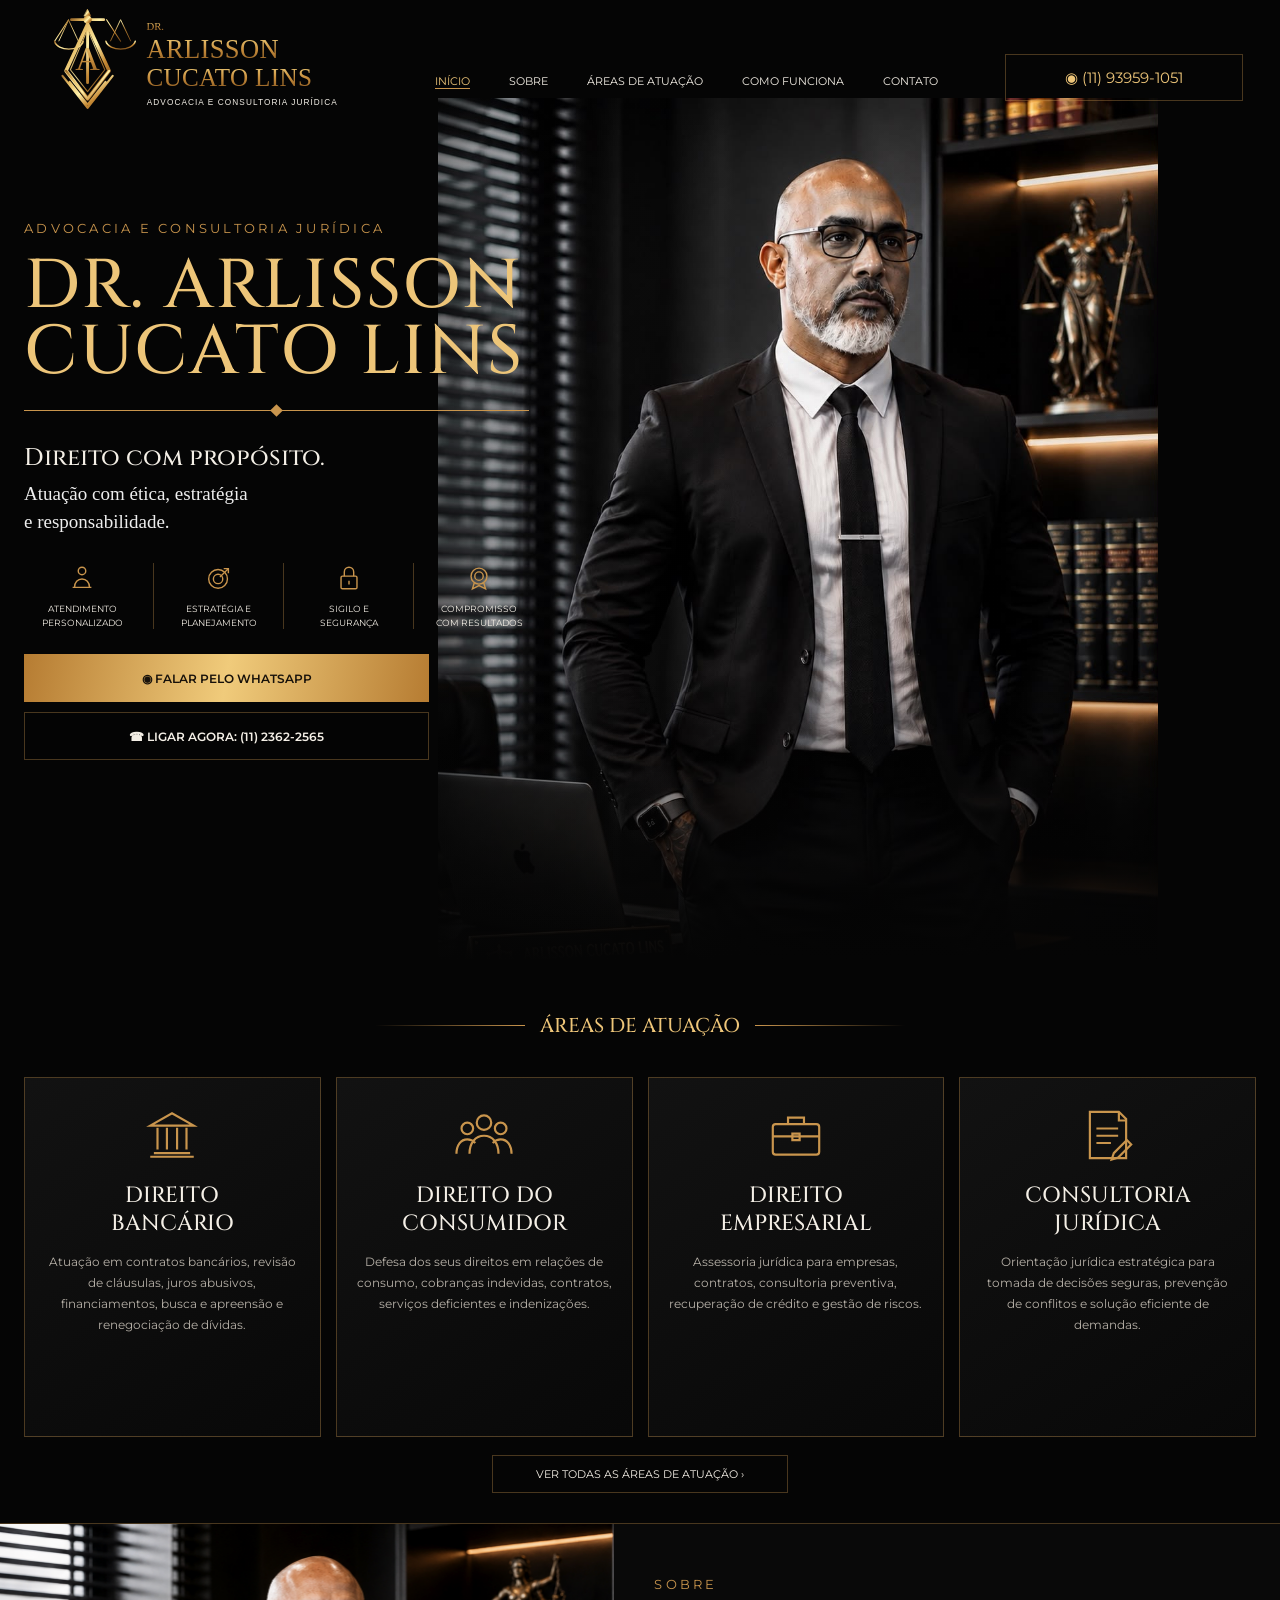
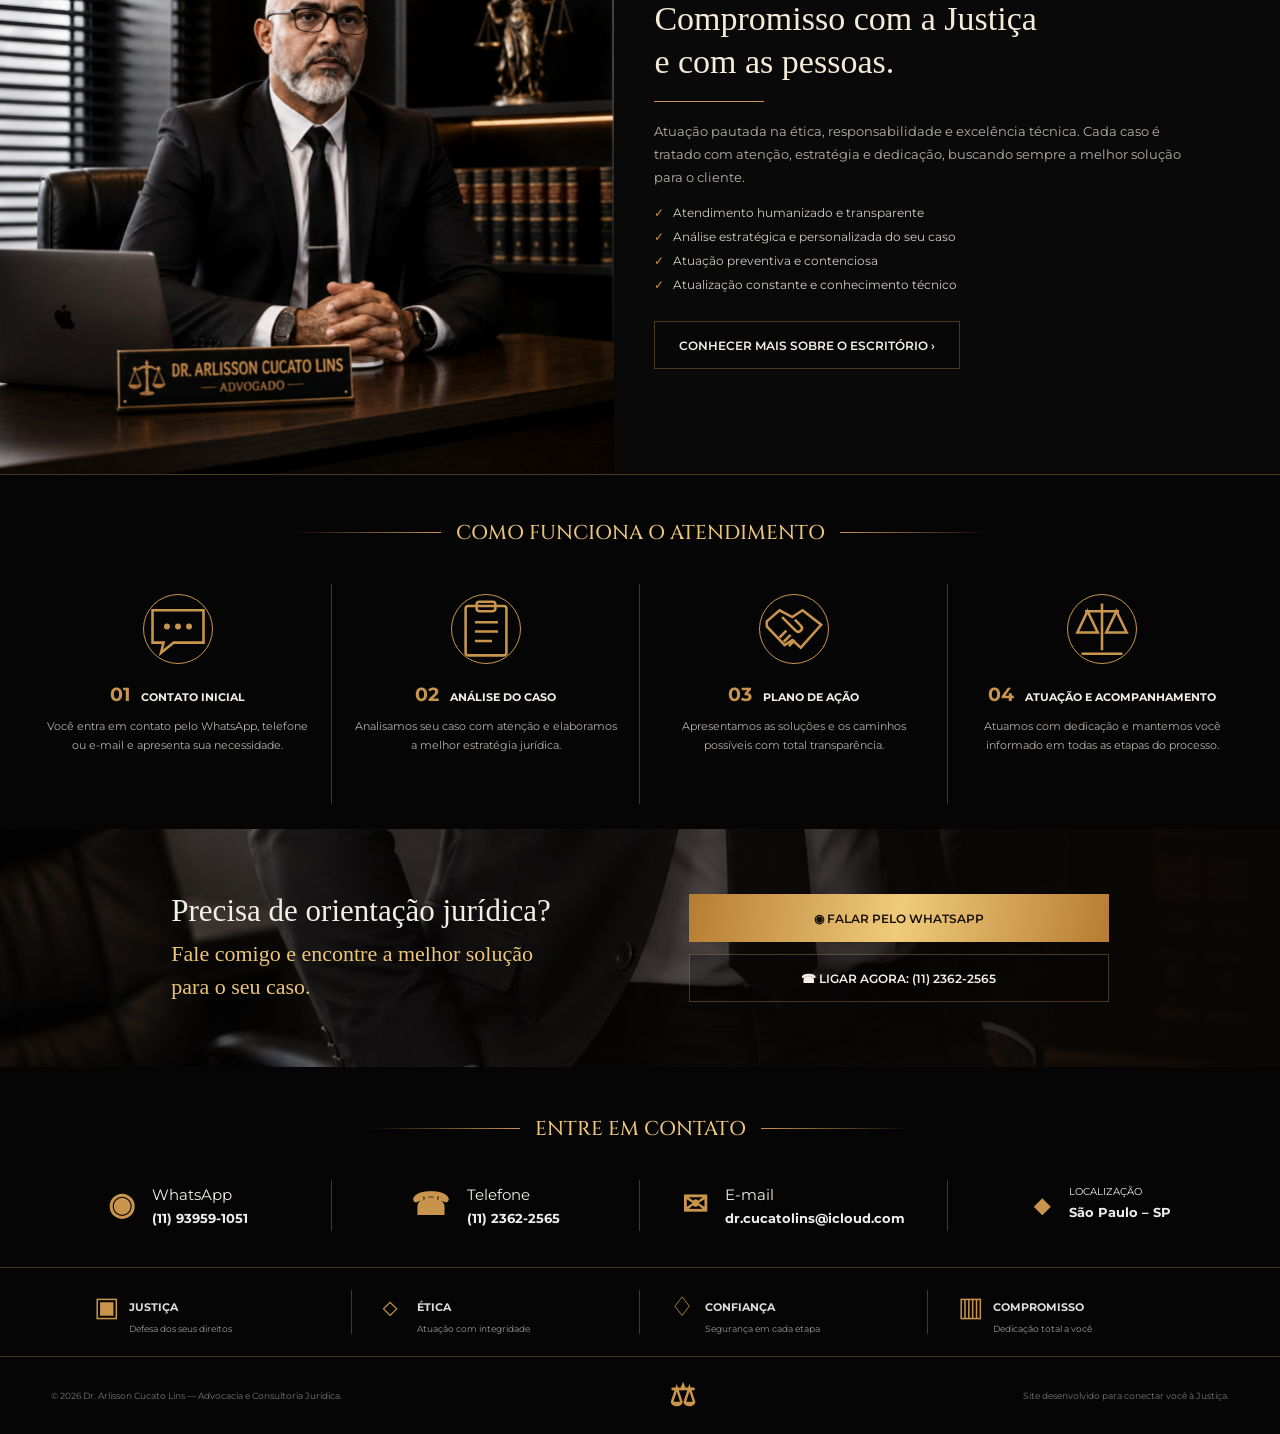
==== index.html @ 300ee77e "Add files via upload" ====
<!DOCTYPE html>
<html lang="pt-BR">
<head>
  <meta charset="utf-8">
  <meta name="viewport" content="width=device-width,initial-scale=1">
  <meta name="description" content="Dr. Arlisson Cucato Lins — advocacia e consultoria jurídica com atuação estratégica e atendimento personalizado.">
  <title>Dr. Arlisson Cucato Lins | Advocacia</title>
  <link rel="icon" href="assets/favicon.svg" type="image/svg+xml">
  <link rel="preconnect" href="https://fonts.googleapis.com">
  <link rel="preconnect" href="https://fonts.gstatic.com" crossorigin>
  <link href="https://fonts.googleapis.com/css2?family=Cinzel:wght@500;600;700&family=Montserrat:wght@400;500;600;700&display=swap" rel="stylesheet">
  <link rel="stylesheet" href="styles.css">
</head>
<body>
  <header class="site-header">
    <a class="brand" href="#inicio" aria-label="Dr. Arlisson Cucato Lins — início"><img src="assets/logo-arlisson-hd.svg" alt="Dr. Arlisson Cucato Lins — Advocacia e Consultoria Jurídica"></a>
    <button class="menu" type="button" aria-expanded="false" aria-label="Abrir menu"><span></span><span></span><span></span></button>
    <nav><a href="#inicio">Início</a><a href="#sobre">Sobre</a><a href="#areas">Áreas de atuação</a><a href="#processo">Como funciona</a><a href="#contato">Contato</a></nav>
    <a class="header-whatsapp whatsapp" href="#">◉ <span>(11) 93959-1051</span></a>
  </header>

  <main>
    <section class="hero" id="inicio">
      <div class="hero-photo"></div><div class="hero-overlay"></div>
      <div class="hero-content">
        <p class="eyebrow">Advocacia e consultoria jurídica</p>
        <h1>Dr. Arlisson<br>Cucato Lins</h1>
        <div class="rule"><i></i></div>
        <h2>Direito com propósito.</h2>
        <p>Atuação com ética, estratégia<br>e responsabilidade.</p>
        <div class="hero-values">
          <span><b class="line-icon icon-person" aria-hidden="true"></b>Atendimento<br>personalizado</span><span><b class="line-icon icon-target" aria-hidden="true"></b>Estratégia e<br>planejamento</span><span><b class="line-icon icon-lock" aria-hidden="true"></b>Sigilo e<br>segurança</span><span><b class="line-icon icon-seal" aria-hidden="true"></b>Compromisso<br>com resultados</span>
        </div>
        <div class="hero-actions"><a class="button gold whatsapp" href="#">◉ Falar pelo WhatsApp</a><a class="button outline" href="tel:+551123622565">☎&nbsp;Ligar&nbsp;agora:&nbsp;<span>(11)&nbsp;2362&#8209;2565</span></a></div>
      </div>
    </section>

    <section class="section areas" id="areas">
      <div class="container"><h2 class="section-title"><span>Áreas de atuação</span></h2>
        <div class="area-grid">
          <article class="reveal"><b class="area-icon icon-bank" aria-hidden="true"></b><h3>Direito<br>Bancário</h3><p>Atuação em contratos bancários, revisão de cláusulas, juros abusivos, financiamentos, busca e apreensão e renegociação de dívidas.</p></article>
          <article class="reveal"><b class="area-icon icon-people" aria-hidden="true"></b><h3>Direito do<br>Consumidor</h3><p>Defesa dos seus direitos em relações de consumo, cobranças indevidas, contratos, serviços deficientes e indenizações.</p></article>
          <article class="reveal"><b class="area-icon icon-briefcase" aria-hidden="true"></b><h3>Direito<br>Empresarial</h3><p>Assessoria jurídica para empresas, contratos, consultoria preventiva, recuperação de crédito e gestão de riscos.</p></article>
          <article class="reveal"><b class="area-icon icon-document" aria-hidden="true"></b><h3>Consultoria<br>Jurídica</h3><p>Orientação jurídica estratégica para tomada de decisões seguras, prevenção de conflitos e solução eficiente de demandas.</p></article>
        </div>
        <a class="section-link" href="#contato">Ver todas as áreas de atuação ›</a>
      </div>
    </section>

    <section class="about" id="sobre">
      <div class="about-photo"><img src="assets/arlisson-sentado-hd.png" alt="Dr. Arlisson Cucato Lins em seu escritório"></div>
      <div class="about-copy reveal"><p class="eyebrow">Sobre</p><h2>Compromisso com a Justiça<br>e com as pessoas.</h2><div class="small-rule"></div>
        <p>Atuação pautada na ética, responsabilidade e excelência técnica. Cada caso é tratado com atenção, estratégia e dedicação, buscando sempre a melhor solução para o cliente.</p>
        <ul><li>Atendimento humanizado e transparente</li><li>Análise estratégica e personalizada do seu caso</li><li>Atuação preventiva e contenciosa</li><li>Atualização constante e conhecimento técnico</li></ul>
        <a class="button outline" href="#contato">Conhecer mais sobre o escritório ›</a>
      </div>
    </section>

    <section class="section process" id="processo"><div class="container"><h2 class="section-title"><span>Como funciona o atendimento</span></h2>
      <div class="steps">
        <article class="reveal"><b class="step-icon icon-chat" aria-hidden="true"></b><h3><em>01</em> Contato inicial</h3><p>Você entra em contato pelo WhatsApp, telefone ou e-mail e apresenta sua necessidade.</p></article>
        <article class="reveal"><b class="step-icon icon-clipboard" aria-hidden="true"></b><h3><em>02</em> Análise do caso</h3><p>Analisamos seu caso com atenção e elaboramos a melhor estratégia jurídica.</p></article>
        <article class="reveal"><b class="step-icon icon-handshake" aria-hidden="true"></b><h3><em>03</em> Plano de ação</h3><p>Apresentamos as soluções e os caminhos possíveis com total transparência.</p></article>
        <article class="reveal"><b class="step-icon icon-scales" aria-hidden="true"></b><h3><em>04</em> Atuação e acompanhamento</h3><p>Atuamos com dedicação e mantemos você informado em todas as etapas do processo.</p></article>
      </div></div>
    </section>

    <section class="cta"><div><h2>Precisa de orientação jurídica?</h2><p>Fale comigo e encontre a melhor solução<br>para o seu caso.</p></div><div><a class="button gold whatsapp" href="#">◉ Falar pelo WhatsApp</a><a class="button outline" href="tel:+551123622565">☎&nbsp;Ligar&nbsp;agora:&nbsp;<span>(11)&nbsp;2362&#8209;2565</span></a></div></section>

    <section class="contact section" id="contato"><div class="container"><h2 class="section-title"><span>Entre em contato</span></h2><div class="contact-grid">
      <a class="whatsapp" href="#"><b>◉</b><span>WhatsApp<strong>(11)&nbsp;93959&#8209;1051</strong></span></a><a href="tel:+551123622565"><b>☎</b><span>Telefone<strong>(11)&nbsp;2362&#8209;2565</strong></span></a><a href="mailto:dr.cucatolins@icloud.com"><b>✉</b><span>E-mail<strong>dr.cucatolins@icloud.com</strong></span></a><span><b>◆</b><span>Localização<strong>São Paulo – SP</strong></span></span>
    </div></div></section>
  </main>

  <footer><div class="footer-values"><span>▣ <b>Justiça</b><small>Defesa dos seus direitos</small></span><span>◇ <b>Ética</b><small>Atuação com integridade</small></span><span>♢ <b>Confiança</b><small>Segurança em cada etapa</small></span><span>▥ <b>Compromisso</b><small>Dedicação total a você</small></span></div><div class="footer-bottom"><span>© <span id="year"></span> Dr. Arlisson Cucato Lins — Advocacia e Consultoria Jurídica.</span><b>⚖</b><span>Site desenvolvido para conectar você à Justiça.</span></div></footer>
  <a class="floating whatsapp" href="#" aria-label="Falar pelo WhatsApp">◉ <strong>WhatsApp</strong></a>
  <script src="script.js"></script>
</body>
</html>
---- styles.css ----
:root{--black:#050505;--panel:#0b0b0b;--gold:#c9954d;--gold2:#edc579;--text:#f4efe6;--muted:#b6b0a7;--line:rgba(201,149,77,.35);--sans:"Montserrat",sans-serif;--serif:"Cinzel",serif}*{box-sizing:border-box}html{scroll-behavior:smooth}body{margin:0;color:var(--text);background:var(--black);font-family:var(--sans);font-size:15px}a{color:inherit;text-decoration:none}img{display:block;width:100%}.container{width:min(1180px,calc(100% - 48px));margin:auto}.site-header{position:absolute;z-index:20;top:0;left:50%;display:flex;width:min(1320px,calc(100% - 56px));height:105px;align-items:center;justify-content:space-between;transform:translateX(-50%)}.brand{display:flex;align-items:center;color:var(--gold2);font-family:var(--serif);font-size:20px;line-height:.96;letter-spacing:.04em}.brand-icon{margin-right:12px;font-size:54px}.brand small{font:500 9px var(--sans)}.brand em{display:block;margin-top:7px;color:#ddd;font:500 7px var(--sans);letter-spacing:.12em}.site-header nav{display:flex;gap:39px;font-size:11px;text-transform:uppercase}.site-header nav a:first-child{color:var(--gold2);border-bottom:1px solid var(--gold)}.header-whatsapp{padding:13px 20px;border:1px solid var(--line);color:var(--gold2)}.menu{display:none}.hero{position:relative;min-height:800px;overflow:hidden;background:#050505}.hero-photo{position:absolute;inset:0;background:url("assets/arlisson-hero.jpg") center 24%/cover no-repeat}.hero-overlay{position:absolute;inset:0;background:linear-gradient(90deg,#050505 0%,rgba(5,5,5,.98) 31%,rgba(5,5,5,.7) 52%,rgba(5,5,5,.12) 75%),linear-gradient(0deg,#050505 0,transparent 30%)}.hero-content{position:relative;z-index:2;width:min(1180px,calc(100% - 48px));margin:auto;padding-top:190px}.eyebrow{margin:0 0 18px;color:var(--gold);font-size:13px;letter-spacing:.25em;text-transform:uppercase}.hero h1{margin:0;color:var(--gold2);font:500 clamp(48px,5vw,76px)/.98 var(--serif);letter-spacing:.025em;text-transform:uppercase}.rule{display:flex;width:440px;align-items:center;gap:10px;margin:25px 0 27px;border-top:1px solid var(--gold)}.rule i{width:9px;height:9px;margin:-5px auto 0;background:var(--gold);transform:rotate(45deg)}.hero h2{margin:0 0 6px;font:500 24px var(--serif)}.hero-content>p:not(.eyebrow){margin:0;color:#eee;font:20px/1.45 Georgia,serif}.hero-values{display:grid;width:500px;grid-template-columns:repeat(4,1fr);margin:28px 0 25px}.hero-values span{padding:0 13px;border-right:1px solid var(--line);font-size:9px;line-height:1.5;text-align:center;text-transform:uppercase}.hero-values span:first-child{padding-left:0}.hero-values span:last-child{border:0}.hero-values b{display:block;margin-bottom:9px;color:var(--gold);font-size:27px}.hero-actions{display:grid;width:370px;gap:10px}.button{display:inline-flex;min-height:48px;align-items:center;justify-content:center;padding:12px 24px;border:1px solid var(--line);font-size:12px;font-weight:600;text-transform:uppercase;transition:.3s}.button:hover{transform:translateY(-2px)}.button.gold{color:#17110a;background:linear-gradient(100deg,#b67c32,#f0cb7b,#b67c32);border:0}.button.outline{background:rgba(0,0,0,.28)}.section{padding:72px 0}.section-title{display:flex;align-items:center;gap:15px;justify-content:center;margin:0 0 38px;color:var(--gold2);font:500 20px var(--serif);text-transform:uppercase}.section-title:before,.section-title:after{width:150px;height:1px;content:"";background:linear-gradient(90deg,transparent,var(--gold))}.section-title:after{background:linear-gradient(90deg,var(--gold),transparent)}.area-grid{display:grid;grid-template-columns:repeat(4,1fr);gap:15px}.area-grid article{min-height:315px;padding:30px 22px;border:1px solid var(--line);background:linear-gradient(145deg,#121212,#080808);text-align:center}.area-grid article>b{color:var(--gold);font-size:50px}.area-grid h3{margin:18px 0 14px;font:500 22px/1.25 var(--serif);text-transform:uppercase}.area-grid p{margin:0;color:var(--muted);font-size:12px;line-height:1.75}.section-link{display:block;width:max-content;margin:18px auto 0;padding:11px 43px;border:1px solid var(--line);font-size:11px;text-transform:uppercase}.about{display:grid;grid-template-columns:1fr 1fr;border-block:1px solid var(--line)}.about-photo{min-height:570px;overflow:hidden}.about-photo img{height:100%;object-fit:cover;object-position:center 25%}.about-copy{padding:62px 8vw 45px 50px;background:#090909}.about-copy .eyebrow{margin-bottom:6px}.about-copy h2{margin:0;color:#f6ead8;font:500 36px/1.25 Georgia,serif}.small-rule{width:110px;margin:18px 0;border-top:1px solid var(--gold)}.about-copy>p:not(.eyebrow){max-width:590px;color:var(--muted);font-size:13px;line-height:1.75}.about-copy ul{padding:0;list-style:none;color:#d2ccc2;font-size:12px;line-height:2}.about-copy li:before{margin-right:9px;color:var(--gold);content:"✓"}.about-copy .button{margin-top:12px}.steps{display:grid;grid-template-columns:repeat(4,1fr)}.steps article{min-height:225px;padding:10px 28px;border-right:1px solid var(--line);text-align:center}.steps article:last-child{border:0}.steps>b{}.steps article>b{display:grid;width:70px;height:70px;margin:0 auto 19px;place-items:center;color:var(--gold);border:1px solid var(--gold);border-radius:50%;font-size:30px}.steps h3{font-size:11px;text-transform:uppercase}.steps em{margin-right:8px;color:var(--gold);font-size:19px;font-style:normal}.steps p{color:var(--muted);font-size:11px;line-height:1.75}.cta{display:flex;min-height:210px;align-items:center;justify-content:space-around;padding:35px 8vw;background:linear-gradient(90deg,rgba(5,5,5,.35),#0a0705),url("assets/arlisson-sobre.jpg") center 68%/cover}.cta h2{margin:0 0 8px;font:500 31px Georgia,serif}.cta p{margin:0;color:var(--gold2);font:22px/1.5 Georgia,serif}.cta>div:last-child{display:grid;width:420px;gap:12px}.contact{padding-bottom:45px}.contact-grid{display:grid;grid-template-columns:repeat(4,1fr)}.contact-grid>a,.contact-grid>span{display:flex;gap:17px;justify-content:center;padding:5px 24px;border-right:1px solid var(--line)}.contact-grid>:last-child{border:0}.contact-grid b{color:var(--gold);font-size:31px}.contact-grid span span{font-size:10px;text-transform:uppercase}.contact-grid strong{display:block;margin-top:6px;color:#eee;font-size:13px;text-transform:none}.footer-values{display:grid;grid-template-columns:repeat(4,1fr);padding:22px 5%;border-block:1px solid var(--line)}.footer-values>span{display:grid;grid-template-columns:35px auto;align-items:center;padding-left:30px;border-right:1px solid var(--line);color:var(--gold);font-size:27px}.footer-values>span:last-child{border:0}.footer-values b{color:#ddd;font-size:11px;text-transform:uppercase}.footer-values small{grid-column:2;color:#999;font-size:9px}.footer-bottom{display:flex;align-items:center;justify-content:space-between;padding:20px 4%;color:#777;font-size:9px}.footer-bottom b{color:var(--gold);font-size:30px}.floating{position:fixed;z-index:30;right:18px;bottom:18px;padding:13px 18px;color:#072d1b;background:#25d366;border-radius:999px;font-size:12px}.reveal{opacity:0;transform:translateY(18px);transition:opacity .75s ease,transform .75s ease}.reveal.visible{opacity:1;transform:none}
@media(max-width:900px){.site-header{position:fixed;width:100%;height:74px;padding:0 18px;background:rgba(5,5,5,.95)}.site-header .brand{font-size:14px}.brand-icon{font-size:34px}.site-header nav{position:fixed;inset:74px 0 auto;display:grid;gap:0;padding:20px 25px;background:#080808;opacity:0;pointer-events:none;transform:translateY(-10px);transition:.25s}.site-header nav.open{opacity:1;pointer-events:auto;transform:none}.site-header nav a{padding:14px;border-bottom:1px solid #222}.header-whatsapp{display:none}.menu{display:grid;width:42px;height:42px;place-content:center;gap:5px;color:white;background:transparent;border:1px solid var(--line)}.menu span{width:20px;height:1px;background:white}.hero{min-height:930px}.hero-photo{background-position:58% 15%}.hero-overlay{background:linear-gradient(180deg,rgba(5,5,5,.08) 0,rgba(5,5,5,.18) 35%,#050505 58%)}.hero-content{padding-top:500px}.hero h1{font-size:43px}.rule{width:100%}.hero-values{width:100%;grid-template-columns:repeat(2,1fr);gap:20px}.hero-values span:nth-child(2){border:0}.hero-actions{width:100%}.area-grid,.steps{grid-template-columns:1fr 1fr}.about{grid-template-columns:1fr}.about-photo{min-height:470px}.about-copy{padding:45px 25px}.cta{align-items:flex-start;flex-direction:column;gap:30px}.cta>div:last-child{width:100%}.contact-grid,.footer-values{grid-template-columns:1fr 1fr;gap:25px}.contact-grid>*{border:0!important}.footer-bottom{gap:20px;flex-direction:column;text-align:center}.floating strong{display:none}}
@media(max-width:520px){.container,.hero-content{width:calc(100% - 30px)}.hero{min-height:990px}.hero-content{padding-top:450px}.hero h1{font-size:36px}.hero-values{gap:12px}.area-grid,.steps,.contact-grid,.footer-values{grid-template-columns:1fr}.area-grid article{min-height:auto}.steps article{border-right:0;border-bottom:1px solid var(--line)}.about-photo{min-height:420px}.about-copy h2{font-size:29px}.section-title:before,.section-title:after{width:45px}.cta h2{font-size:27px}.cta p{font-size:19px}}
@media(prefers-reduced-motion:reduce){html{scroll-behavior:auto}.reveal{opacity:1;transform:none;transition:none}}

/* Ajustes finos de fidelidade ao layout de referência */
@media (min-width: 901px) {
  .container { width: min(1260px, calc(100% - 48px)); }
  .hero-photo { background: #050505 url("assets/arlisson-hero.jpg") 80% 34% / auto 116% no-repeat; }
  .hero-content { width: min(1260px, calc(100% - 48px)); }
  .about-photo img { object-position: center; }
}

/* Reprodução fiel da marca fornecida */
.brand { display: block; width: 319px; line-height: 0; }
.brand img { width: 100%; height: auto; }

@media (min-width: 901px) {
  .site-header { width: min(1280px, calc(100% - 74px)); }
  .brand { width: 285px; }
}

@media (max-width: 900px) {
  .site-header .brand { width: 190px; font-size: 0; }
}

@media (max-width: 520px) {
  .site-header .brand { width: 160px; }
}

/* Ícones vetoriais, mantendo o desenho visual da referência sem depender de glifos */
.line-icon,.area-icon,.step-icon{position:relative;display:block;color:var(--gold);background-repeat:no-repeat;background-position:center;background-size:contain}
.hero-values .line-icon{width:30px;height:30px;margin:0 auto 9px;font-size:0}
.area-grid .area-icon{width:58px;height:58px;margin:0 auto;color:var(--gold);font-size:0}
.steps .step-icon{display:grid;width:70px;height:70px;margin:0 auto 19px;place-items:center;border:1px solid var(--gold);border-radius:50%;font-size:0}
.icon-person{background-image:url("data:image/svg+xml,%3Csvg xmlns='http://www.w3.org/2000/svg' viewBox='0 0 64 64' fill='none' stroke='%23c9954d' stroke-width='3'%3E%3Ccircle cx='32' cy='17' r='8'/%3E%3Cpath d='M16 52c0-11 7-18 16-18s16 7 16 18M12 52h40'/%3E%3C/svg%3E")}
.icon-target{background-image:url("data:image/svg+xml,%3Csvg xmlns='http://www.w3.org/2000/svg' viewBox='0 0 64 64' fill='none' stroke='%23c9954d' stroke-width='3'%3E%3Ccircle cx='30' cy='34' r='20'/%3E%3Ccircle cx='30' cy='34' r='10'/%3E%3Cpath d='M34 30 52 12m-10 0h10v10'/%3E%3C/svg%3E")}
.icon-lock{background-image:url("data:image/svg+xml,%3Csvg xmlns='http://www.w3.org/2000/svg' viewBox='0 0 64 64' fill='none' stroke='%23c9954d' stroke-width='3'%3E%3Crect x='15' y='28' width='34' height='27' rx='3'/%3E%3Cpath d='M22 28v-9a10 10 0 0 1 20 0v9M32 38v8'/%3E%3C/svg%3E")}
.icon-seal{background-image:url("data:image/svg+xml,%3Csvg xmlns='http://www.w3.org/2000/svg' viewBox='0 0 64 64' fill='none' stroke='%23c9954d' stroke-width='3'%3E%3Ccircle cx='32' cy='28' r='17'/%3E%3Ccircle cx='32' cy='28' r='9'/%3E%3Cpath d='m22 42-4 13 14-7 14 7-4-13'/%3E%3C/svg%3E")}
.icon-bank{background-image:url("data:image/svg+xml,%3Csvg xmlns='http://www.w3.org/2000/svg' viewBox='0 0 80 80' fill='none' stroke='%23c9954d' stroke-width='3'%3E%3Cpath d='m10 27 30-17 30 17H10Zm5 38h50M20 30v30m13-30v30m14-30v30m13-30v30M10 70h60'/%3E%3C/svg%3E")}
.icon-people{background-image:url("data:image/svg+xml,%3Csvg xmlns='http://www.w3.org/2000/svg' viewBox='0 0 80 80' fill='none' stroke='%23c9954d' stroke-width='3'%3E%3Ccircle cx='40' cy='23' r='10'/%3E%3Ccircle cx='17' cy='31' r='8'/%3E%3Ccircle cx='63' cy='31' r='8'/%3E%3Cpath d='M20 66c0-15 8-25 20-25s20 10 20 25M2 66c0-12 6-20 15-20 4 0 8 2 11 5m50 15c0-12-6-20-15-20-4 0-8 2-11 5'/%3E%3C/svg%3E")}
.icon-briefcase{background-image:url("data:image/svg+xml,%3Csvg xmlns='http://www.w3.org/2000/svg' viewBox='0 0 80 80' fill='none' stroke='%23c9954d' stroke-width='3'%3E%3Crect x='8' y='25' width='64' height='42' rx='4'/%3E%3Cpath d='M29 25v-9h22v9M8 42h64M35 38h10v9H35z'/%3E%3C/svg%3E")}
.icon-document{background-image:url("data:image/svg+xml,%3Csvg xmlns='http://www.w3.org/2000/svg' viewBox='0 0 80 80' fill='none' stroke='%23c9954d' stroke-width='3'%3E%3Cpath d='M15 8h40l10 10v54H15V8Zm40 0v12h10M24 31h30M24 41h30M24 51h20'/%3E%3Cpath d='m48 65 18-18 6 6-18 18-9 3 3-9Z'/%3E%3C/svg%3E")}
.icon-chat{background-image:url("data:image/svg+xml,%3Csvg xmlns='http://www.w3.org/2000/svg' viewBox='0 0 80 80' fill='none' stroke='%23c9954d' stroke-width='3'%3E%3Cpath d='M10 18h60v38H35L20 68l3-12H10V18Z'/%3E%3Ccircle cx='27' cy='37' r='2' fill='%23c9954d'/%3E%3Ccircle cx='40' cy='37' r='2' fill='%23c9954d'/%3E%3Ccircle cx='53' cy='37' r='2' fill='%23c9954d'/%3E%3C/svg%3E")}
.icon-clipboard{background-image:url("data:image/svg+xml,%3Csvg xmlns='http://www.w3.org/2000/svg' viewBox='0 0 80 80' fill='none' stroke='%23c9954d' stroke-width='3'%3E%3Crect x='16' y='13' width='48' height='58' rx='3'/%3E%3Crect x='29' y='8' width='22' height='11' rx='3'/%3E%3Cpath d='M27 32h27M27 43h27M27 54h20'/%3E%3C/svg%3E")}
.icon-handshake{background-image:url("data:image/svg+xml,%3Csvg xmlns='http://www.w3.org/2000/svg' viewBox='0 0 80 80' fill='none' stroke='%23c9954d' stroke-width='3'%3E%3Cpath d='m8 31 15-13 15 8 12-8 22 17-24 27-10-9-9 6-21-22V31Zm18-5 16 16c4 4 10-2 6-6l-7-7M23 50l8-8m-3 13 8-8m-2 13 7-7'/%3E%3C/svg%3E")}
.icon-scales{background-image:url("data:image/svg+xml,%3Csvg xmlns='http://www.w3.org/2000/svg' viewBox='0 0 80 80' fill='none' stroke='%23c9954d' stroke-width='3'%3E%3Cpath d='M40 10v55M20 19h40M16 69h48M23 19 11 44h24L23 19Zm34 0L45 44h24L57 19Z'/%3E%3C/svg%3E")}

/* Proporções conferidas diretamente contra a captura completa */
@media (min-width: 901px) {
  .site-header { height: 150px; align-items: flex-start; }
  .site-header .brand { width: 400px; margin-top: 6px; }
  .site-header nav { margin-top: 74px; }
  .header-whatsapp { min-width: 238px; margin-top: 54px; text-align: center; }
  .hero { min-height: 960px; }
  .hero-photo { background: #050505 url("assets/arlisson-hero.jpg") 84% 98px / auto 100% no-repeat; }
  .hero-content { width: min(1290px, calc(100% - 48px)); padding-top: 228px; }
  .hero h1 { font-size: 82px; line-height: .95; }
  .areas { padding: 45px 0 30px; }
  .area-grid article { min-height: 360px; }
  .about { min-height: 550px; }
  .about-photo { min-height: 550px; }
  .about-copy { padding: 52px 6vw 36px 34px; }
  .process.section { padding: 44px 0 25px; }
  .steps article { min-height: 220px; }
  .cta { min-height: 238px; }
  .contact.section { padding: 48px 0 36px; }
}

.floating { display: none; }

@media (min-width: 901px) {
  .site-header .brand { width: 330px; }
  .hero-content { padding-top: 235px; }
  .hero h1 { font-size: 73px; }
  .rule { width: 505px; }
  .hero-values { width: 520px; }
  .hero-actions { width: 405px; }
  .areas { padding-top: 52px; }
  .area-grid article { padding: 28px 18px; }
  .about { grid-template-columns: 47% 53%; }
  .about-copy { padding-left: 46px; }
  .about-copy h2 { font-size: 34px; }
  .steps article { padding-inline: 20px; }
}

@media (min-width: 901px) {
  .hero-content { padding-top: 220px; }
  .hero h1 { font-size: 69px; }
  .hero-content>p:not(.eyebrow) { font-size: 19px; }
  .about { grid-template-columns: 48% 52%; }
  .about-copy { padding-left: 40px; }
}

/* Ajustes solicitados: foto da hero avança sob o título e ativos em alta definição */
.brand img { image-rendering: auto; }
.about-photo img { filter: contrast(1.02) saturate(1.03); object-position: center 42%; }

@media (min-width: 901px) {
  .hero-photo {
    left: 12%;
    background-color: transparent;
    background-position: 70% 98px;
    background-size: auto 100%;
  }
  .hero-overlay {
    background:
      linear-gradient(90deg,#050505 0%,rgba(5,5,5,.97) 20%,rgba(5,5,5,.78) 28%,rgba(5,5,5,.36) 37%,rgba(5,5,5,.09) 47%,rgba(5,5,5,.01) 58%),
      linear-gradient(0deg,#050505 0,transparent 30%);
  }
}
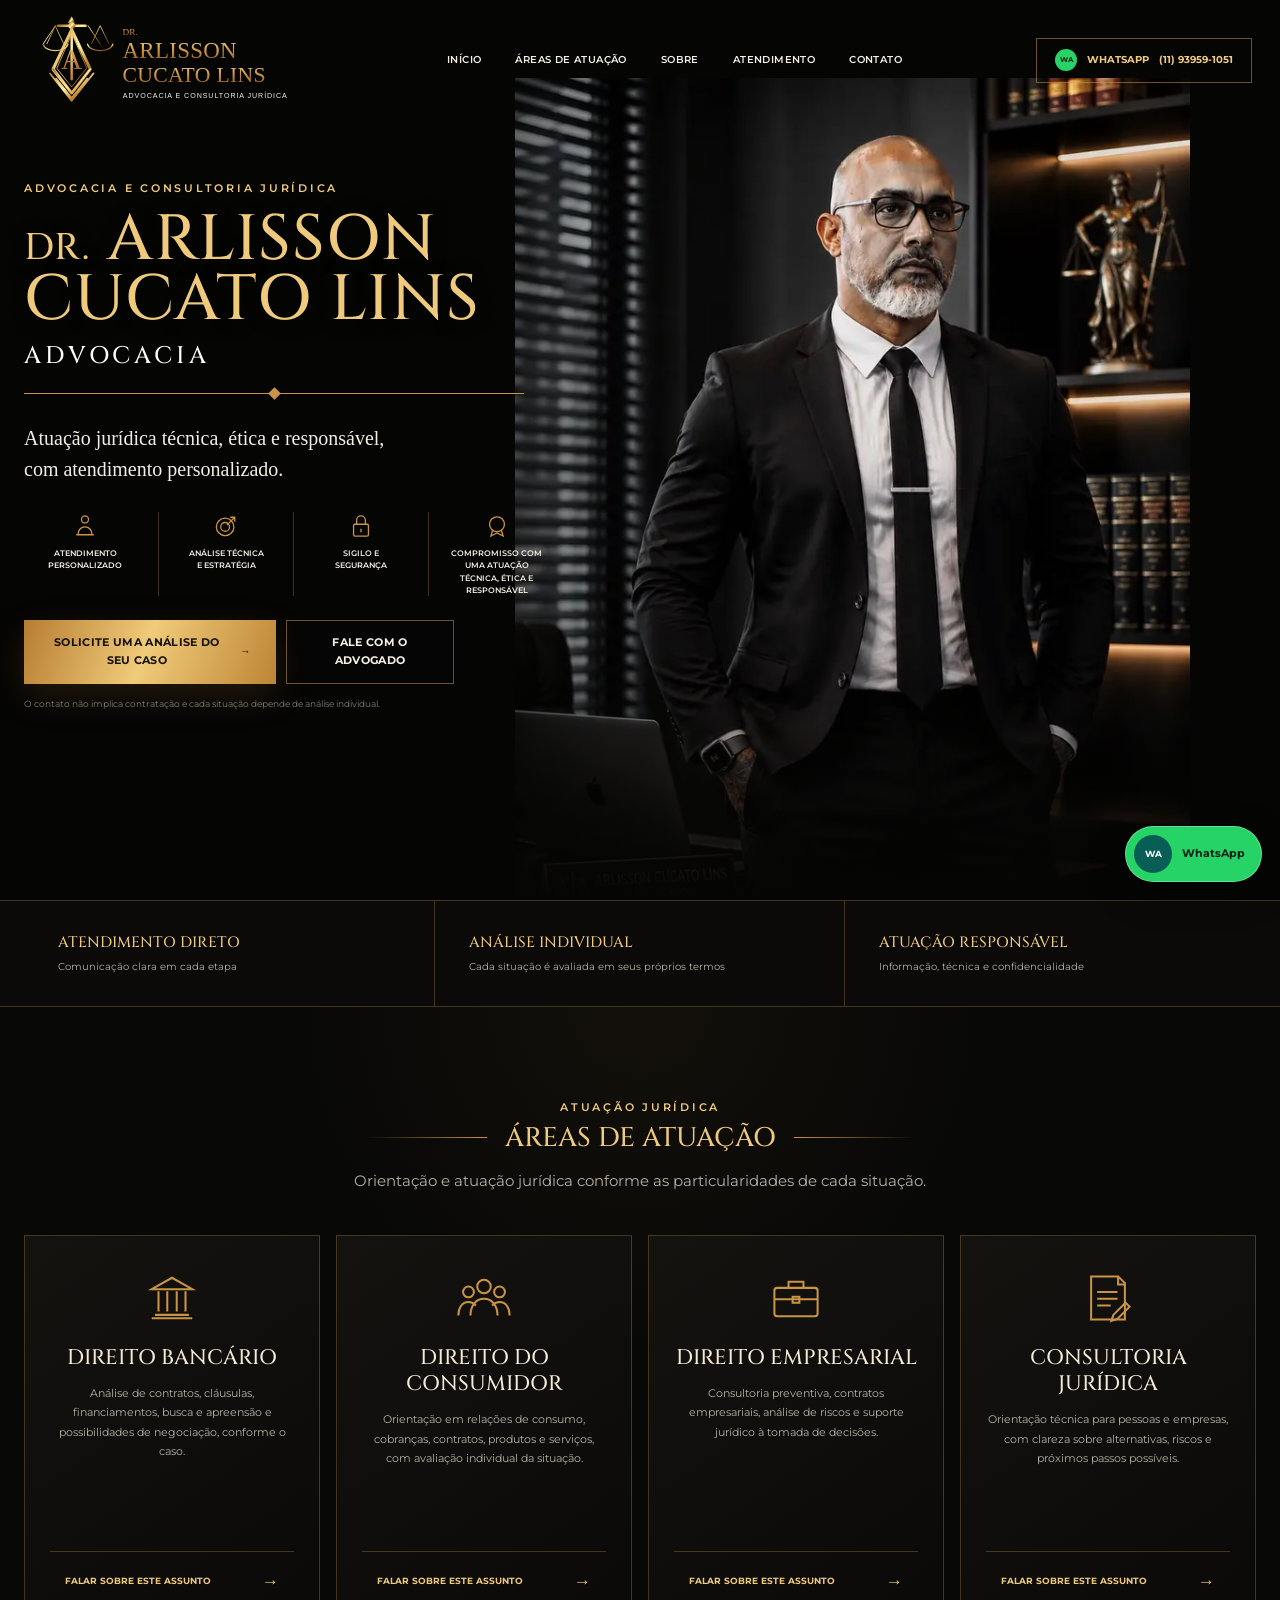
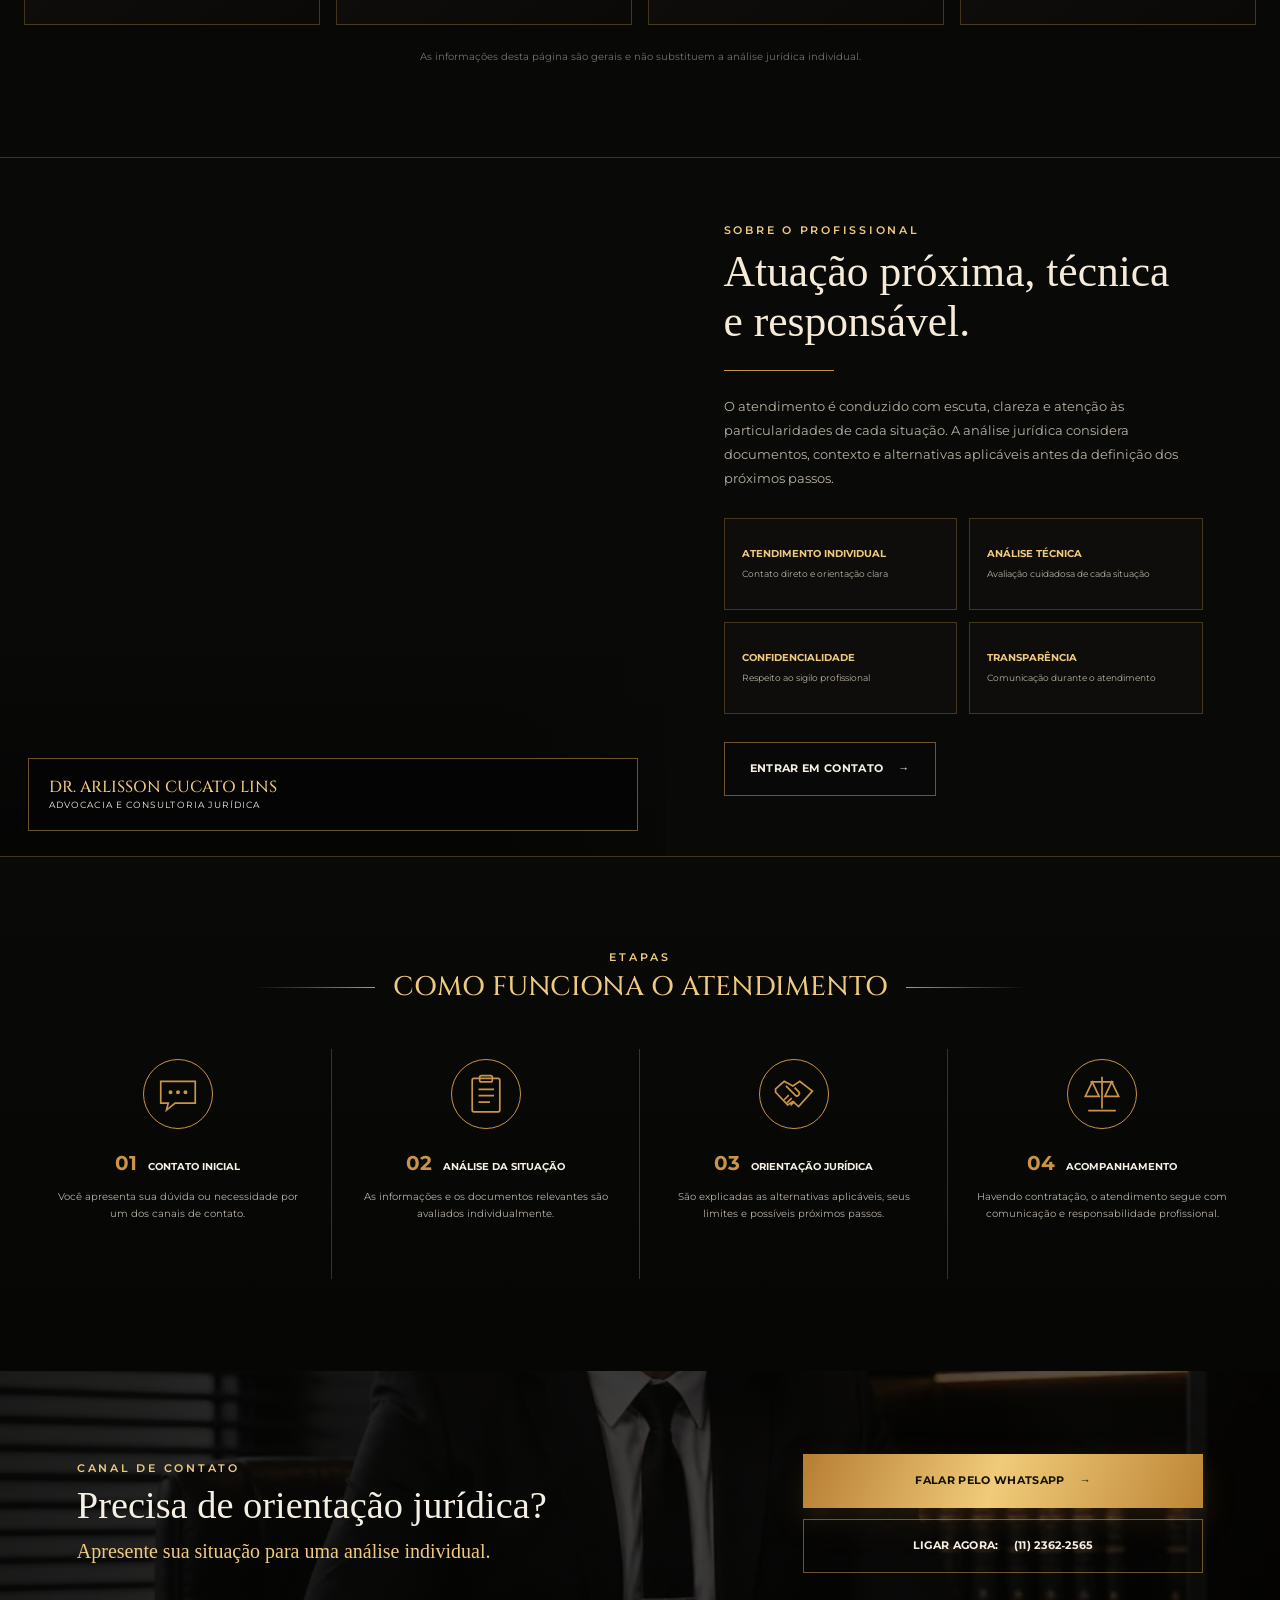
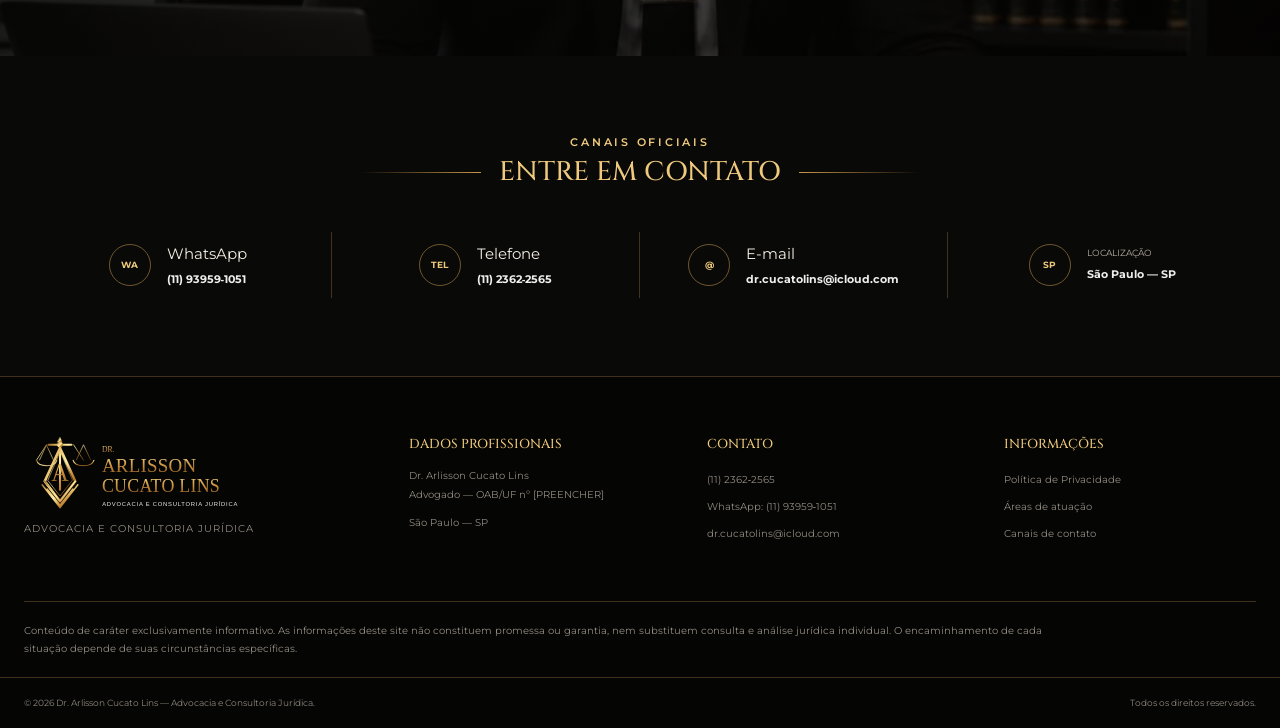
==== commit b1bea7f4: "Add files via upload" ====
--- a/index.html
+++ b/index.html
@@ -2,78 +2,135 @@
 <html lang="pt-BR">
 <head>
   <meta charset="utf-8">
-  <meta name="viewport" content="width=device-width,initial-scale=1">
-  <meta name="description" content="Dr. Arlisson Cucato Lins — advocacia e consultoria jurídica com atuação estratégica e atendimento personalizado.">
-  <title>Dr. Arlisson Cucato Lins | Advocacia</title>
+  <meta name="viewport" content="width=device-width,initial-scale=1,viewport-fit=cover">
+  <meta name="theme-color" content="#070706">
+  <meta name="robots" content="index,follow,max-image-preview:large">
+  <meta name="description" content="Dr. Arlisson Cucato Lins — advocacia e consultoria jurídica em São Paulo, com atendimento técnico, ético e personalizado em Direito Bancário, do Consumidor e Empresarial.">
+  <title>Dr. Arlisson Cucato Lins | Advocacia e Consultoria Jurídica</title>
+  <link rel="canonical" href="https://www.SEUDOMINIO.com.br/">
+  <meta property="og:locale" content="pt_BR">
+  <meta property="og:type" content="website">
+  <meta property="og:site_name" content="Dr. Arlisson Cucato Lins — Advocacia">
+  <meta property="og:title" content="Dr. Arlisson Cucato Lins | Advocacia e Consultoria Jurídica">
+  <meta property="og:description" content="Atuação jurídica técnica, ética e responsável. Conheça as áreas de atuação e os canais de contato.">
+  <meta property="og:url" content="https://www.SEUDOMINIO.com.br/">
+  <meta property="og:image" content="https://www.SEUDOMINIO.com.br/assets/og-arlisson.jpg">
+  <meta property="og:image:width" content="1200">
+  <meta property="og:image:height" content="630">
+  <meta property="og:image:alt" content="Dr. Arlisson Cucato Lins — Advocacia e Consultoria Jurídica">
+  <meta name="twitter:card" content="summary_large_image">
   <link rel="icon" href="assets/favicon.svg" type="image/svg+xml">
-  <link rel="preconnect" href="https://fonts.googleapis.com">
-  <link rel="preconnect" href="https://fonts.gstatic.com" crossorigin>
-  <link href="https://fonts.googleapis.com/css2?family=Cinzel:wght@500;600;700&family=Montserrat:wght@400;500;600;700&display=swap" rel="stylesheet">
+  <link rel="preload" as="image" href="assets/arlisson-hero-960.webp" type="image/webp" fetchpriority="high">
   <link rel="stylesheet" href="styles.css">
+  <!-- Substitua os IDs abaixo pelos códigos reais antes da publicação. -->
+  <script>
+    window.dataLayer=window.dataLayer||[];
+    window.SITE_TRACKING={gtmId:"GTM-XXXXXXX",ga4Id:"G-XXXXXXXXXX",googleAdsId:"AW-XXXXXXXXX",googleAdsConversionLabel:"XXXXXXXXXXXX"};
+    (function(w,d,s,l,i){if(!i||/X{4,}/.test(i))return;w[l]=w[l]||[];w[l].push({'gtm.start':new Date().getTime(),event:'gtm.js'});var f=d.getElementsByTagName(s)[0],j=d.createElement(s),dl=l!='dataLayer'?'&l='+l:'';j.async=true;j.src='https://www.googletagmanager.com/gtm.js?id='+i+dl;f.parentNode.insertBefore(j,f)})(window,document,'script','dataLayer',window.SITE_TRACKING.gtmId);
+  </script>
+  <script type="application/ld+json">
+  {
+    "@context":"https://schema.org",
+    "@type":["LegalService","ProfessionalService"],
+    "@id":"https://www.SEUDOMINIO.com.br/#escritorio",
+    "name":"Dr. Arlisson Cucato Lins — Advocacia e Consultoria Jurídica",
+    "url":"https://www.SEUDOMINIO.com.br/",
+    "logo":"https://www.SEUDOMINIO.com.br/assets/logo-arlisson-hd.svg",
+    "image":"https://www.SEUDOMINIO.com.br/assets/og-arlisson.jpg",
+    "description":"Advocacia e consultoria jurídica com atuação técnica, ética e responsável.",
+    "telephone":"+55 11 2362-2565",
+    "email":"dr.cucatolins@icloud.com",
+    "address":{"@type":"PostalAddress","addressLocality":"São Paulo","addressRegion":"SP","addressCountry":"BR"},
+    "areaServed":{"@type":"State","name":"São Paulo"},
+    "founder":{"@type":"Person","name":"Arlisson Cucato Lins","jobTitle":"Advogado"},
+    "sameAs":["https://www.instagram.com/arlissoncucatolins/"],
+    "knowsAbout":["Direito Bancário","Direito do Consumidor","Direito Empresarial","Consultoria Jurídica"]
+  }
+  </script>
 </head>
 <body>
-  <header class="site-header">
-    <a class="brand" href="#inicio" aria-label="Dr. Arlisson Cucato Lins — início"><img src="assets/logo-arlisson-hd.svg" alt="Dr. Arlisson Cucato Lins — Advocacia e Consultoria Jurídica"></a>
-    <button class="menu" type="button" aria-expanded="false" aria-label="Abrir menu"><span></span><span></span><span></span></button>
-    <nav><a href="#inicio">Início</a><a href="#sobre">Sobre</a><a href="#areas">Áreas de atuação</a><a href="#processo">Como funciona</a><a href="#contato">Contato</a></nav>
-    <a class="header-whatsapp whatsapp" href="#">◉ <span>(11) 93959-1051</span></a>
+  <noscript><iframe src="https://www.googletagmanager.com/ns.html?id=GTM-XXXXXXX" height="0" width="0" class="gtm-frame" title="Google Tag Manager"></iframe></noscript>
+
+  <header class="site-header" aria-label="Cabeçalho principal">
+    <a class="brand" href="#inicio" aria-label="Dr. Arlisson Cucato Lins — página inicial"><img src="assets/logo-arlisson-hd.svg" width="920" height="300" alt="Dr. Arlisson Cucato Lins — Advocacia e Consultoria Jurídica"></a>
+    <button class="menu" type="button" aria-expanded="false" aria-controls="main-nav" aria-label="Abrir menu"><span></span><span></span><span></span></button>
+    <nav id="main-nav" aria-label="Navegação principal"><a href="#inicio">Início</a><a href="#areas">Áreas de atuação</a><a href="#sobre">Sobre</a><a href="#processo">Atendimento</a><a href="#contato">Contato</a></nav>
+    <a class="header-whatsapp js-whatsapp js-track" data-message="Olá, Dr. Arlisson. Acessei seu site e gostaria de mais informações." data-event="click_whatsapp_header" href="#">WhatsApp <span>(11) 93959-1051</span></a>
   </header>
 
   <main>
-    <section class="hero" id="inicio">
-      <div class="hero-photo"></div><div class="hero-overlay"></div>
+    <section class="hero" id="inicio" aria-labelledby="hero-title">
+      <div class="hero-photo" role="img" aria-label="Dr. Arlisson Cucato Lins em escritório jurídico"></div><div class="hero-overlay"></div>
       <div class="hero-content">
         <p class="eyebrow">Advocacia e consultoria jurídica</p>
-        <h1>Dr. Arlisson<br>Cucato Lins</h1>
+        <h1 id="hero-title"><span class="h1-prefix">Dr.</span> Arlisson<br>Cucato Lins</h1>
+        <p class="hero-role">Advocacia</p>
         <div class="rule"><i></i></div>
-        <h2>Direito com propósito.</h2>
-        <p>Atuação com ética, estratégia<br>e responsabilidade.</p>
-        <div class="hero-values">
-          <span><b class="line-icon icon-person" aria-hidden="true"></b>Atendimento<br>personalizado</span><span><b class="line-icon icon-target" aria-hidden="true"></b>Estratégia e<br>planejamento</span><span><b class="line-icon icon-lock" aria-hidden="true"></b>Sigilo e<br>segurança</span><span><b class="line-icon icon-seal" aria-hidden="true"></b>Compromisso<br>com resultados</span>
+        <p class="hero-lead">Atuação jurídica técnica, ética e responsável,<br>com atendimento personalizado.</p>
+        <div class="hero-values" role="group" aria-label="Princípios de atendimento">
+          <span><b class="line-icon icon-person" aria-hidden="true"></b>Atendimento<br>personalizado</span>
+          <span><b class="line-icon icon-target" aria-hidden="true"></b>Análise técnica<br>e estratégia</span>
+          <span><b class="line-icon icon-lock" aria-hidden="true"></b>Sigilo e<br>segurança</span>
+          <span><b class="line-icon icon-seal" aria-hidden="true"></b>Compromisso com uma atuação<br>técnica, ética e responsável</span>
         </div>
-        <div class="hero-actions"><a class="button gold whatsapp" href="#">◉ Falar pelo WhatsApp</a><a class="button outline" href="tel:+551123622565">☎&nbsp;Ligar&nbsp;agora:&nbsp;<span>(11)&nbsp;2362&#8209;2565</span></a></div>
+        <div class="hero-actions">
+          <a class="button gold js-whatsapp js-track" data-message="Olá, Dr. Arlisson. Acessei seu site e gostaria de solicitar uma análise do meu caso." data-event="click_cta_hero_analysis" href="#">Solicite uma análise do seu caso <span aria-hidden="true">→</span></a>
+          <a class="button outline js-whatsapp js-track" data-message="Olá, Dr. Arlisson. Acessei seu site e gostaria de falar com o advogado." data-event="click_cta_hero_lawyer" href="#">Fale com o advogado</a>
+        </div>
+        <p class="hero-note">O contato não implica contratação e cada situação depende de análise individual.</p>
       </div>
     </section>
 
-    <section class="section areas" id="areas">
-      <div class="container"><h2 class="section-title"><span>Áreas de atuação</span></h2>
+    <section class="trust-strip" aria-label="Informações do atendimento"><div class="container trust-grid"><span><b>Atendimento direto</b><small>Comunicação clara em cada etapa</small></span><span><b>Análise individual</b><small>Cada situação é avaliada em seus próprios termos</small></span><span><b>Atuação responsável</b><small>Informação, técnica e confidencialidade</small></span></div></section>
+
+    <section class="section areas" id="areas" aria-labelledby="areas-title">
+      <div class="container">
+        <p class="section-kicker">Atuação jurídica</p><h2 class="section-title" id="areas-title"><span>Áreas de atuação</span></h2>
+        <p class="section-intro">Orientação e atuação jurídica conforme as particularidades de cada situação.</p>
         <div class="area-grid">
-          <article class="reveal"><b class="area-icon icon-bank" aria-hidden="true"></b><h3>Direito<br>Bancário</h3><p>Atuação em contratos bancários, revisão de cláusulas, juros abusivos, financiamentos, busca e apreensão e renegociação de dívidas.</p></article>
-          <article class="reveal"><b class="area-icon icon-people" aria-hidden="true"></b><h3>Direito do<br>Consumidor</h3><p>Defesa dos seus direitos em relações de consumo, cobranças indevidas, contratos, serviços deficientes e indenizações.</p></article>
-          <article class="reveal"><b class="area-icon icon-briefcase" aria-hidden="true"></b><h3>Direito<br>Empresarial</h3><p>Assessoria jurídica para empresas, contratos, consultoria preventiva, recuperação de crédito e gestão de riscos.</p></article>
-          <article class="reveal"><b class="area-icon icon-document" aria-hidden="true"></b><h3>Consultoria<br>Jurídica</h3><p>Orientação jurídica estratégica para tomada de decisões seguras, prevenção de conflitos e solução eficiente de demandas.</p></article>
+          <article class="reveal"><b class="area-icon icon-bank" aria-hidden="true"></b><h3>Direito Bancário</h3><p>Análise de contratos, cláusulas, financiamentos, busca e apreensão e possibilidades de negociação, conforme o caso.</p><a class="card-link js-whatsapp js-track" data-area="Direito Bancário" data-event="click_area_bancario" href="#">Falar sobre este assunto <span>→</span></a></article>
+          <article class="reveal"><b class="area-icon icon-people" aria-hidden="true"></b><h3>Direito do Consumidor</h3><p>Orientação em relações de consumo, cobranças, contratos, produtos e serviços, com avaliação individual da situação.</p><a class="card-link js-whatsapp js-track" data-area="Direito do Consumidor" data-event="click_area_consumidor" href="#">Falar sobre este assunto <span>→</span></a></article>
+          <article class="reveal"><b class="area-icon icon-briefcase" aria-hidden="true"></b><h3>Direito Empresarial</h3><p>Consultoria preventiva, contratos empresariais, análise de riscos e suporte jurídico à tomada de decisões.</p><a class="card-link js-whatsapp js-track" data-area="Direito Empresarial" data-event="click_area_empresarial" href="#">Falar sobre este assunto <span>→</span></a></article>
+          <article class="reveal"><b class="area-icon icon-document" aria-hidden="true"></b><h3>Consultoria Jurídica</h3><p>Orientação técnica para pessoas e empresas, com clareza sobre alternativas, riscos e próximos passos possíveis.</p><a class="card-link js-whatsapp js-track" data-area="Consultoria Jurídica" data-event="click_area_consultoria" href="#">Falar sobre este assunto <span>→</span></a></article>
         </div>
-        <a class="section-link" href="#contato">Ver todas as áreas de atuação ›</a>
+        <p class="areas-note">As informações desta página são gerais e não substituem a análise jurídica individual.</p>
       </div>
     </section>
 
-    <section class="about" id="sobre">
-      <div class="about-photo"><img src="assets/arlisson-sentado-hd.png" alt="Dr. Arlisson Cucato Lins em seu escritório"></div>
-      <div class="about-copy reveal"><p class="eyebrow">Sobre</p><h2>Compromisso com a Justiça<br>e com as pessoas.</h2><div class="small-rule"></div>
-        <p>Atuação pautada na ética, responsabilidade e excelência técnica. Cada caso é tratado com atenção, estratégia e dedicação, buscando sempre a melhor solução para o cliente.</p>
-        <ul><li>Atendimento humanizado e transparente</li><li>Análise estratégica e personalizada do seu caso</li><li>Atuação preventiva e contenciosa</li><li>Atualização constante e conhecimento técnico</li></ul>
-        <a class="button outline" href="#contato">Conhecer mais sobre o escritório ›</a>
+    <section class="about" id="sobre" aria-labelledby="about-title">
+      <div class="about-photo"><picture><source media="(max-width:760px)" srcset="assets/arlisson-sentado-520.webp" type="image/webp"><img src="assets/arlisson-sentado-960.webp" width="960" height="741" loading="lazy" decoding="async" alt="Dr. Arlisson Cucato Lins em seu escritório"></picture><div class="photo-caption"><b>Dr. Arlisson Cucato Lins</b><span>Advocacia e Consultoria Jurídica</span></div></div>
+      <div class="about-copy reveal">
+        <p class="eyebrow">Sobre o profissional</p><h2 id="about-title">Atuação próxima, técnica<br>e responsável.</h2><div class="small-rule"></div>
+        <p>O atendimento é conduzido com escuta, clareza e atenção às particularidades de cada situação. A análise jurídica considera documentos, contexto e alternativas aplicáveis antes da definição dos próximos passos.</p>
+        <div class="qualification-grid"><span><b>Atendimento individual</b><small>Contato direto e orientação clara</small></span><span><b>Análise técnica</b><small>Avaliação cuidadosa de cada situação</small></span><span><b>Confidencialidade</b><small>Respeito ao sigilo profissional</small></span><span><b>Transparência</b><small>Comunicação durante o atendimento</small></span></div>
+        <a class="button outline js-whatsapp js-track" data-message="Olá, Dr. Arlisson. Conheci sua atuação pelo site e gostaria de mais informações." data-event="click_cta_about" href="#">Entrar em contato <span>→</span></a>
       </div>
     </section>
 
-    <section class="section process" id="processo"><div class="container"><h2 class="section-title"><span>Como funciona o atendimento</span></h2>
+    <section class="section process" id="processo" aria-labelledby="process-title"><div class="container"><p class="section-kicker">Etapas</p><h2 class="section-title" id="process-title"><span>Como funciona o atendimento</span></h2>
       <div class="steps">
-        <article class="reveal"><b class="step-icon icon-chat" aria-hidden="true"></b><h3><em>01</em> Contato inicial</h3><p>Você entra em contato pelo WhatsApp, telefone ou e-mail e apresenta sua necessidade.</p></article>
-        <article class="reveal"><b class="step-icon icon-clipboard" aria-hidden="true"></b><h3><em>02</em> Análise do caso</h3><p>Analisamos seu caso com atenção e elaboramos a melhor estratégia jurídica.</p></article>
-        <article class="reveal"><b class="step-icon icon-handshake" aria-hidden="true"></b><h3><em>03</em> Plano de ação</h3><p>Apresentamos as soluções e os caminhos possíveis com total transparência.</p></article>
-        <article class="reveal"><b class="step-icon icon-scales" aria-hidden="true"></b><h3><em>04</em> Atuação e acompanhamento</h3><p>Atuamos com dedicação e mantemos você informado em todas as etapas do processo.</p></article>
+        <article class="reveal"><b class="step-icon icon-chat" aria-hidden="true"></b><h3><em>01</em> Contato inicial</h3><p>Você apresenta sua dúvida ou necessidade por um dos canais de contato.</p></article>
+        <article class="reveal"><b class="step-icon icon-clipboard" aria-hidden="true"></b><h3><em>02</em> Análise da situação</h3><p>As informações e os documentos relevantes são avaliados individualmente.</p></article>
+        <article class="reveal"><b class="step-icon icon-handshake" aria-hidden="true"></b><h3><em>03</em> Orientação jurídica</h3><p>São explicadas as alternativas aplicáveis, seus limites e possíveis próximos passos.</p></article>
+        <article class="reveal"><b class="step-icon icon-scales" aria-hidden="true"></b><h3><em>04</em> Acompanhamento</h3><p>Havendo contratação, o atendimento segue com comunicação e responsabilidade profissional.</p></article>
       </div></div>
     </section>
 
-    <section class="cta"><div><h2>Precisa de orientação jurídica?</h2><p>Fale comigo e encontre a melhor solução<br>para o seu caso.</p></div><div><a class="button gold whatsapp" href="#">◉ Falar pelo WhatsApp</a><a class="button outline" href="tel:+551123622565">☎&nbsp;Ligar&nbsp;agora:&nbsp;<span>(11)&nbsp;2362&#8209;2565</span></a></div></section>
+    <section class="cta" aria-labelledby="cta-title"><div><p class="eyebrow">Canal de contato</p><h2 id="cta-title">Precisa de orientação jurídica?</h2><p>Apresente sua situação para uma análise individual.</p></div><div><a class="button gold js-whatsapp js-track" data-message="Olá, Dr. Arlisson. Acessei seu site e gostaria de solicitar uma análise da minha situação." data-event="click_cta_final_whatsapp" href="#">Falar pelo WhatsApp <span>→</span></a><a class="button outline js-phone js-track" data-event="click_phone_final" href="tel:+551123622565">Ligar&nbsp;agora: <span>(11)&nbsp;2362&#8209;2565</span></a></div></section>
 
-    <section class="contact section" id="contato"><div class="container"><h2 class="section-title"><span>Entre em contato</span></h2><div class="contact-grid">
-      <a class="whatsapp" href="#"><b>◉</b><span>WhatsApp<strong>(11)&nbsp;93959&#8209;1051</strong></span></a><a href="tel:+551123622565"><b>☎</b><span>Telefone<strong>(11)&nbsp;2362&#8209;2565</strong></span></a><a href="mailto:dr.cucatolins@icloud.com"><b>✉</b><span>E-mail<strong>dr.cucatolins@icloud.com</strong></span></a><span><b>◆</b><span>Localização<strong>São Paulo – SP</strong></span></span>
+    <section class="contact section" id="contato" aria-labelledby="contact-title"><div class="container"><p class="section-kicker">Canais oficiais</p><h2 class="section-title" id="contact-title"><span>Entre em contato</span></h2><div class="contact-grid">
+      <a class="js-whatsapp js-track" data-message="Olá, Dr. Arlisson. Acessei seu site e gostaria de mais informações." data-event="click_whatsapp_contact" href="#"><b class="contact-icon">WA</b><span>WhatsApp<strong>(11)&nbsp;93959&#8209;1051</strong></span></a><a class="js-phone js-track" data-event="click_phone_contact" href="tel:+551123622565"><b class="contact-icon">TEL</b><span>Telefone<strong>(11)&nbsp;2362&#8209;2565</strong></span></a><a href="mailto:dr.cucatolins@icloud.com"><b class="contact-icon">@</b><span>E-mail<strong>dr.cucatolins@icloud.com</strong></span></a><span><b class="contact-icon">SP</b><span>Localização<strong>São Paulo — SP</strong></span></span>
     </div></div></section>
   </main>
 
-  <footer><div class="footer-values"><span>▣ <b>Justiça</b><small>Defesa dos seus direitos</small></span><span>◇ <b>Ética</b><small>Atuação com integridade</small></span><span>♢ <b>Confiança</b><small>Segurança em cada etapa</small></span><span>▥ <b>Compromisso</b><small>Dedicação total a você</small></span></div><div class="footer-bottom"><span>© <span id="year"></span> Dr. Arlisson Cucato Lins — Advocacia e Consultoria Jurídica.</span><b>⚖</b><span>Site desenvolvido para conectar você à Justiça.</span></div></footer>
-  <a class="floating whatsapp" href="#" aria-label="Falar pelo WhatsApp">◉ <strong>WhatsApp</strong></a>
-  <script src="script.js"></script>
+  <footer class="site-footer">
+    <div class="footer-main container"><div class="footer-brand"><img src="assets/logo-arlisson-hd.svg" width="920" height="300" loading="lazy" alt="Dr. Arlisson Cucato Lins"><p>Advocacia e Consultoria Jurídica</p></div><div><h2>Dados profissionais</h2><p>Dr. Arlisson Cucato Lins<br>Advogado — OAB/UF nº [PREENCHER]</p><p>São Paulo — SP</p></div><div><h2>Contato</h2><p><a class="js-phone js-track" data-event="click_phone_footer" href="tel:+551123622565">(11)&nbsp;2362&#8209;2565</a><br><a class="js-whatsapp js-track" data-message="Olá, Dr. Arlisson. Acessei seu site e gostaria de mais informações." data-event="click_whatsapp_footer" href="#">WhatsApp: (11)&nbsp;93959&#8209;1051</a><br><a href="mailto:dr.cucatolins@icloud.com">dr.cucatolins@icloud.com</a></p></div><div><h2>Informações</h2><p><a href="politica-de-privacidade.html">Política de Privacidade</a><br><a href="#areas">Áreas de atuação</a><br><a href="#contato">Canais de contato</a></p></div></div>
+    <div class="legal-notice container"><p>Conteúdo de caráter exclusivamente informativo. As informações deste site não constituem promessa ou garantia, nem substituem consulta e análise jurídica individual. O encaminhamento de cada situação depende de suas circunstâncias específicas.</p></div>
+    <div class="footer-bottom"><span>© <span id="year"></span> Dr. Arlisson Cucato Lins — Advocacia e Consultoria Jurídica.</span><span>Todos os direitos reservados.</span></div>
+  </footer>
+
+  <a class="floating-whatsapp js-whatsapp js-track" data-message="Olá, Dr. Arlisson. Acessei seu site e gostaria de mais informações." data-event="click_whatsapp_floating" href="#" aria-label="Falar com Dr. Arlisson pelo WhatsApp"><span class="wa-symbol">WA</span><strong>WhatsApp</strong></a>
+  <div class="mobile-contact-bar" role="group" aria-label="Contatos rápidos"><a class="js-whatsapp js-track" data-message="Olá, Dr. Arlisson. Acessei seu site e gostaria de mais informações." data-event="click_whatsapp_mobile_bar" href="#"><span>WA</span> WhatsApp</a><a class="js-phone js-track" data-event="click_phone_mobile_bar" href="tel:+551123622565"><span>TEL</span> Ligar</a></div>
+  <script src="script.js" defer></script>
 </body>
 </html>
--- a/styles.css
+++ b/styles.css
@@ -1,111 +1,27 @@
-:root{--black:#050505;--panel:#0b0b0b;--gold:#c9954d;--gold2:#edc579;--text:#f4efe6;--muted:#b6b0a7;--line:rgba(201,149,77,.35);--sans:"Montserrat",sans-serif;--serif:"Cinzel",serif}*{box-sizing:border-box}html{scroll-behavior:smooth}body{margin:0;color:var(--text);background:var(--black);font-family:var(--sans);font-size:15px}a{color:inherit;text-decoration:none}img{display:block;width:100%}.container{width:min(1180px,calc(100% - 48px));margin:auto}.site-header{position:absolute;z-index:20;top:0;left:50%;display:flex;width:min(1320px,calc(100% - 56px));height:105px;align-items:center;justify-content:space-between;transform:translateX(-50%)}.brand{display:flex;align-items:center;color:var(--gold2);font-family:var(--serif);font-size:20px;line-height:.96;letter-spacing:.04em}.brand-icon{margin-right:12px;font-size:54px}.brand small{font:500 9px var(--sans)}.brand em{display:block;margin-top:7px;color:#ddd;font:500 7px var(--sans);letter-spacing:.12em}.site-header nav{display:flex;gap:39px;font-size:11px;text-transform:uppercase}.site-header nav a:first-child{color:var(--gold2);border-bottom:1px solid var(--gold)}.header-whatsapp{padding:13px 20px;border:1px solid var(--line);color:var(--gold2)}.menu{display:none}.hero{position:relative;min-height:800px;overflow:hidden;background:#050505}.hero-photo{position:absolute;inset:0;background:url("assets/arlisson-hero.jpg") center 24%/cover no-repeat}.hero-overlay{position:absolute;inset:0;background:linear-gradient(90deg,#050505 0%,rgba(5,5,5,.98) 31%,rgba(5,5,5,.7) 52%,rgba(5,5,5,.12) 75%),linear-gradient(0deg,#050505 0,transparent 30%)}.hero-content{position:relative;z-index:2;width:min(1180px,calc(100% - 48px));margin:auto;padding-top:190px}.eyebrow{margin:0 0 18px;color:var(--gold);font-size:13px;letter-spacing:.25em;text-transform:uppercase}.hero h1{margin:0;color:var(--gold2);font:500 clamp(48px,5vw,76px)/.98 var(--serif);letter-spacing:.025em;text-transform:uppercase}.rule{display:flex;width:440px;align-items:center;gap:10px;margin:25px 0 27px;border-top:1px solid var(--gold)}.rule i{width:9px;height:9px;margin:-5px auto 0;background:var(--gold);transform:rotate(45deg)}.hero h2{margin:0 0 6px;font:500 24px var(--serif)}.hero-content>p:not(.eyebrow){margin:0;color:#eee;font:20px/1.45 Georgia,serif}.hero-values{display:grid;width:500px;grid-template-columns:repeat(4,1fr);margin:28px 0 25px}.hero-values span{padding:0 13px;border-right:1px solid var(--line);font-size:9px;line-height:1.5;text-align:center;text-transform:uppercase}.hero-values span:first-child{padding-left:0}.hero-values span:last-child{border:0}.hero-values b{display:block;margin-bottom:9px;color:var(--gold);font-size:27px}.hero-actions{display:grid;width:370px;gap:10px}.button{display:inline-flex;min-height:48px;align-items:center;justify-content:center;padding:12px 24px;border:1px solid var(--line);font-size:12px;font-weight:600;text-transform:uppercase;transition:.3s}.button:hover{transform:translateY(-2px)}.button.gold{color:#17110a;background:linear-gradient(100deg,#b67c32,#f0cb7b,#b67c32);border:0}.button.outline{background:rgba(0,0,0,.28)}.section{padding:72px 0}.section-title{display:flex;align-items:center;gap:15px;justify-content:center;margin:0 0 38px;color:var(--gold2);font:500 20px var(--serif);text-transform:uppercase}.section-title:before,.section-title:after{width:150px;height:1px;content:"";background:linear-gradient(90deg,transparent,var(--gold))}.section-title:after{background:linear-gradient(90deg,var(--gold),transparent)}.area-grid{display:grid;grid-template-columns:repeat(4,1fr);gap:15px}.area-grid article{min-height:315px;padding:30px 22px;border:1px solid var(--line);background:linear-gradient(145deg,#121212,#080808);text-align:center}.area-grid article>b{color:var(--gold);font-size:50px}.area-grid h3{margin:18px 0 14px;font:500 22px/1.25 var(--serif);text-transform:uppercase}.area-grid p{margin:0;color:var(--muted);font-size:12px;line-height:1.75}.section-link{display:block;width:max-content;margin:18px auto 0;padding:11px 43px;border:1px solid var(--line);font-size:11px;text-transform:uppercase}.about{display:grid;grid-template-columns:1fr 1fr;border-block:1px solid var(--line)}.about-photo{min-height:570px;overflow:hidden}.about-photo img{height:100%;object-fit:cover;object-position:center 25%}.about-copy{padding:62px 8vw 45px 50px;background:#090909}.about-copy .eyebrow{margin-bottom:6px}.about-copy h2{margin:0;color:#f6ead8;font:500 36px/1.25 Georgia,serif}.small-rule{width:110px;margin:18px 0;border-top:1px solid var(--gold)}.about-copy>p:not(.eyebrow){max-width:590px;color:var(--muted);font-size:13px;line-height:1.75}.about-copy ul{padding:0;list-style:none;color:#d2ccc2;font-size:12px;line-height:2}.about-copy li:before{margin-right:9px;color:var(--gold);content:"✓"}.about-copy .button{margin-top:12px}.steps{display:grid;grid-template-columns:repeat(4,1fr)}.steps article{min-height:225px;padding:10px 28px;border-right:1px solid var(--line);text-align:center}.steps article:last-child{border:0}.steps>b{}.steps article>b{display:grid;width:70px;height:70px;margin:0 auto 19px;place-items:center;color:var(--gold);border:1px solid var(--gold);border-radius:50%;font-size:30px}.steps h3{font-size:11px;text-transform:uppercase}.steps em{margin-right:8px;color:var(--gold);font-size:19px;font-style:normal}.steps p{color:var(--muted);font-size:11px;line-height:1.75}.cta{display:flex;min-height:210px;align-items:center;justify-content:space-around;padding:35px 8vw;background:linear-gradient(90deg,rgba(5,5,5,.35),#0a0705),url("assets/arlisson-sobre.jpg") center 68%/cover}.cta h2{margin:0 0 8px;font:500 31px Georgia,serif}.cta p{margin:0;color:var(--gold2);font:22px/1.5 Georgia,serif}.cta>div:last-child{display:grid;width:420px;gap:12px}.contact{padding-bottom:45px}.contact-grid{display:grid;grid-template-columns:repeat(4,1fr)}.contact-grid>a,.contact-grid>span{display:flex;gap:17px;justify-content:center;padding:5px 24px;border-right:1px solid var(--line)}.contact-grid>:last-child{border:0}.contact-grid b{color:var(--gold);font-size:31px}.contact-grid span span{font-size:10px;text-transform:uppercase}.contact-grid strong{display:block;margin-top:6px;color:#eee;font-size:13px;text-transform:none}.footer-values{display:grid;grid-template-columns:repeat(4,1fr);padding:22px 5%;border-block:1px solid var(--line)}.footer-values>span{display:grid;grid-template-columns:35px auto;align-items:center;padding-left:30px;border-right:1px solid var(--line);color:var(--gold);font-size:27px}.footer-values>span:last-child{border:0}.footer-values b{color:#ddd;font-size:11px;text-transform:uppercase}.footer-values small{grid-column:2;color:#999;font-size:9px}.footer-bottom{display:flex;align-items:center;justify-content:space-between;padding:20px 4%;color:#777;font-size:9px}.footer-bottom b{color:var(--gold);font-size:30px}.floating{position:fixed;z-index:30;right:18px;bottom:18px;padding:13px 18px;color:#072d1b;background:#25d366;border-radius:999px;font-size:12px}.reveal{opacity:0;transform:translateY(18px);transition:opacity .75s ease,transform .75s ease}.reveal.visible{opacity:1;transform:none}
-@media(max-width:900px){.site-header{position:fixed;width:100%;height:74px;padding:0 18px;background:rgba(5,5,5,.95)}.site-header .brand{font-size:14px}.brand-icon{font-size:34px}.site-header nav{position:fixed;inset:74px 0 auto;display:grid;gap:0;padding:20px 25px;background:#080808;opacity:0;pointer-events:none;transform:translateY(-10px);transition:.25s}.site-header nav.open{opacity:1;pointer-events:auto;transform:none}.site-header nav a{padding:14px;border-bottom:1px solid #222}.header-whatsapp{display:none}.menu{display:grid;width:42px;height:42px;place-content:center;gap:5px;color:white;background:transparent;border:1px solid var(--line)}.menu span{width:20px;height:1px;background:white}.hero{min-height:930px}.hero-photo{background-position:58% 15%}.hero-overlay{background:linear-gradient(180deg,rgba(5,5,5,.08) 0,rgba(5,5,5,.18) 35%,#050505 58%)}.hero-content{padding-top:500px}.hero h1{font-size:43px}.rule{width:100%}.hero-values{width:100%;grid-template-columns:repeat(2,1fr);gap:20px}.hero-values span:nth-child(2){border:0}.hero-actions{width:100%}.area-grid,.steps{grid-template-columns:1fr 1fr}.about{grid-template-columns:1fr}.about-photo{min-height:470px}.about-copy{padding:45px 25px}.cta{align-items:flex-start;flex-direction:column;gap:30px}.cta>div:last-child{width:100%}.contact-grid,.footer-values{grid-template-columns:1fr 1fr;gap:25px}.contact-grid>*{border:0!important}.footer-bottom{gap:20px;flex-direction:column;text-align:center}.floating strong{display:none}}
-@media(max-width:520px){.container,.hero-content{width:calc(100% - 30px)}.hero{min-height:990px}.hero-content{padding-top:450px}.hero h1{font-size:36px}.hero-values{gap:12px}.area-grid,.steps,.contact-grid,.footer-values{grid-template-columns:1fr}.area-grid article{min-height:auto}.steps article{border-right:0;border-bottom:1px solid var(--line)}.about-photo{min-height:420px}.about-copy h2{font-size:29px}.section-title:before,.section-title:after{width:45px}.cta h2{font-size:27px}.cta p{font-size:19px}}
-@media(prefers-reduced-motion:reduce){html{scroll-behavior:auto}.reveal{opacity:1;transform:none;transition:none}}
+@font-face{font-family:Montserrat;src:url("assets/montserrat-400.woff2") format("woff2");font-weight:400;font-style:normal;font-display:swap}@font-face{font-family:Montserrat;src:url("assets/montserrat-500.woff2") format("woff2");font-weight:500;font-style:normal;font-display:swap}@font-face{font-family:Montserrat;src:url("assets/montserrat-600.woff2") format("woff2");font-weight:600;font-style:normal;font-display:swap}@font-face{font-family:Montserrat;src:url("assets/montserrat-700.woff2") format("woff2");font-weight:700;font-style:normal;font-display:swap}@font-face{font-family:Cinzel;src:url("assets/cinzel-500.woff2") format("woff2");font-weight:500;font-style:normal;font-display:swap}@font-face{font-family:Cinzel;src:url("assets/cinzel-600.woff2") format("woff2");font-weight:600;font-style:normal;font-display:swap}@font-face{font-family:Cinzel;src:url("assets/cinzel-700.woff2") format("woff2");font-weight:700;font-style:normal;font-display:swap}
+:root{--black:#070706;--black2:#0d0c0a;--panel:#11100e;--gold:#c99446;--gold2:#efca7d;--cream:#f5efe4;--muted:#b8b0a4;--line:rgba(211,161,84,.28);--line2:rgba(211,161,84,.5);--sans:"Montserrat",Arial,sans-serif;--serif:"Cinzel",Georgia,serif}
+*{box-sizing:border-box}html{scroll-behavior:smooth;scroll-padding-top:90px}body{margin:0;color:var(--cream);background:var(--black);font:15px/1.6 var(--sans);-webkit-font-smoothing:antialiased}body,button,a{-webkit-tap-highlight-color:transparent}a{color:inherit;text-decoration:none}img{display:block;max-width:100%}.container{width:min(1240px,calc(100% - 48px));margin-inline:auto}.gtm-frame{display:none!important}.eyebrow,.section-kicker{margin:0;color:var(--gold2);font-size:11px;font-weight:600;letter-spacing:.25em;text-transform:uppercase}.section{padding:92px 0}.section-kicker{text-align:center}.section-title{display:flex;align-items:center;justify-content:center;gap:18px;margin:5px 0 15px;color:var(--gold2);font:500 clamp(25px,2.1vw,34px)/1.2 var(--serif);text-align:center;text-transform:uppercase}.section-title:before,.section-title:after{width:120px;height:1px;content:"";background:linear-gradient(90deg,transparent,var(--gold))}.section-title:after{background:linear-gradient(90deg,var(--gold),transparent)}.section-intro{max-width:650px;margin:0 auto 42px;color:var(--muted);text-align:center}.button{display:inline-flex;min-height:54px;align-items:center;justify-content:center;gap:15px;padding:13px 25px;border:1px solid var(--line2);font-size:11px;font-weight:700;letter-spacing:.03em;text-align:center;text-transform:uppercase;transition:transform .25s ease,border-color .25s ease,background-color .25s ease,box-shadow .25s ease}.button:hover{transform:translateY(-2px);border-color:var(--gold2)}.button:focus-visible,a:focus-visible,button:focus-visible{outline:2px solid var(--gold2);outline-offset:3px}.button.gold{color:#15110b;background:linear-gradient(110deg,#b77d32,#f0cb79 48%,#bd8536);border:0;box-shadow:0 12px 35px rgba(185,126,48,.17)}.button.outline{background:rgba(8,8,7,.3)}
 
-/* Ajustes finos de fidelidade ao layout de referência */
-@media (min-width: 901px) {
-  .container { width: min(1260px, calc(100% - 48px)); }
-  .hero-photo { background: #050505 url("assets/arlisson-hero.jpg") 80% 34% / auto 116% no-repeat; }
-  .hero-content { width: min(1260px, calc(100% - 48px)); }
-  .about-photo img { object-position: center; }
-}
+.site-header{position:absolute;z-index:40;top:0;left:50%;display:flex;width:min(1320px,calc(100% - 56px));height:120px;align-items:center;justify-content:space-between;transform:translateX(-50%)}.brand{display:block;width:285px;line-height:0}.brand img{width:100%;height:auto}.site-header nav{display:flex;gap:34px;align-items:center;font-size:10px;font-weight:600;letter-spacing:.04em;text-transform:uppercase}.site-header nav a{position:relative;padding:10px 0}.site-header nav a:after{position:absolute;right:50%;bottom:4px;left:50%;height:1px;content:"";background:var(--gold);transition:.25s}.site-header nav a:hover:after{right:0;left:0}.header-whatsapp{display:flex;min-height:45px;align-items:center;gap:10px;padding:10px 18px;color:var(--gold2);border:1px solid var(--line2);font-size:10px;font-weight:700;text-transform:uppercase}.header-whatsapp:before{display:grid;width:22px;height:22px;place-items:center;content:"WA";color:#0c2116;background:#25d366;border-radius:50%;font-size:7px}.menu{display:none}
 
-/* Reprodução fiel da marca fornecida */
-.brand { display: block; width: 319px; line-height: 0; }
-.brand img { width: 100%; height: auto; }
+.hero{position:relative;min-height:900px;overflow:hidden;background:#050504}.hero-photo{position:absolute;inset:0 0 0 26%;background:#050504 url("assets/arlisson-hero-960.webp") 67% 78px/auto 100% no-repeat}.hero-overlay{position:absolute;inset:0;background:linear-gradient(90deg,#050504 0%,rgba(5,5,4,.98) 25%,rgba(5,5,4,.84) 33%,rgba(5,5,4,.4) 45%,rgba(5,5,4,.05) 60%),linear-gradient(0deg,#050504 0,transparent 28%)}.hero-content{position:relative;z-index:2;width:min(1290px,calc(100% - 48px));margin:auto;padding-top:180px}.hero h1{max-width:650px;margin:12px 0 0;color:var(--gold2);font:500 clamp(54px,5vw,76px)/.94 var(--serif);letter-spacing:.012em;text-transform:uppercase;text-shadow:0 2px 18px rgba(0,0,0,.35)}.h1-prefix{font-size:.58em;letter-spacing:.04em}.hero-role{margin:14px 0 0;color:#fff;font:500 24px/1 var(--serif);letter-spacing:.16em;text-transform:uppercase}.rule{display:flex;width:500px;align-items:center;margin:25px 0 25px;border-top:1px solid var(--gold)}.rule i{width:9px;height:9px;margin:-5px auto 0;background:var(--gold);transform:rotate(45deg)}.hero-lead{margin:0;color:#f4eee4;font:20px/1.55 Georgia,serif}.hero-values{display:grid;width:540px;grid-template-columns:repeat(4,1fr);margin:27px 0 24px}.hero-values span{min-height:74px;padding:0 12px;border-right:1px solid var(--line);font-size:8px;font-weight:600;line-height:1.55;text-align:center;text-transform:uppercase}.hero-values span:first-child{padding-left:0}.hero-values span:last-child{border:0}.line-icon,.area-icon,.step-icon{display:block;background-repeat:no-repeat;background-position:center;background-size:contain}.hero-values .line-icon{width:28px;height:28px;margin:0 auto 7px}.hero-actions{display:grid;width:430px;grid-template-columns:1.2fr .8fr;gap:10px}.hero-note{max-width:500px;margin:13px 0 0;color:#827d75;font-size:9px}.trust-strip{position:relative;z-index:4;border-block:1px solid var(--line);background:#0b0a09}.trust-grid{display:grid;grid-template-columns:repeat(3,1fr)}.trust-grid span{display:grid;min-height:105px;align-content:center;padding:20px 34px;border-right:1px solid var(--line)}.trust-grid span:last-child{border:0}.trust-grid b{color:var(--gold2);font:500 15px var(--serif);text-transform:uppercase}.trust-grid small{margin-top:6px;color:var(--muted);font-size:10px}
 
-@media (min-width: 901px) {
-  .site-header { width: min(1280px, calc(100% - 74px)); }
-  .brand { width: 285px; }
-}
+.areas{background:radial-gradient(circle at 50% 0,rgba(201,148,70,.06),transparent 35%),#080807}.area-grid{display:grid;grid-template-columns:repeat(4,1fr);gap:16px}.area-grid article{position:relative;display:flex;min-height:390px;flex-direction:column;padding:35px 25px 27px;overflow:hidden;border:1px solid var(--line);background:linear-gradient(145deg,#141310,#0a0908);text-align:center;transition:transform .3s ease,border-color .3s ease,box-shadow .3s ease}.area-grid article:before{position:absolute;inset:0;content:"";background:linear-gradient(135deg,rgba(237,202,125,.055),transparent 35%);opacity:0;transition:.3s}.area-grid article:hover{transform:translateY(-5px);border-color:var(--line2);box-shadow:0 20px 55px rgba(0,0,0,.35)}.area-grid article:hover:before{opacity:1}.area-icon{position:relative;width:54px;height:54px;margin:0 auto}.area-grid h3{position:relative;margin:20px 0 13px;color:#f5ead8;font:500 21px/1.25 var(--serif);text-transform:uppercase}.area-grid p{position:relative;margin:0;color:var(--muted);font-size:11px;line-height:1.75}.card-link{position:relative;display:flex;min-height:46px;align-items:center;justify-content:space-between;margin-top:auto;padding:14px 15px 0;color:var(--gold2);border-top:1px solid var(--line);font-size:9px;font-weight:700;text-transform:uppercase}.card-link span{font-size:17px}.areas-note{margin:24px 0 0;color:#777168;font-size:10px;text-align:center}
 
-@media (max-width: 900px) {
-  .site-header .brand { width: 190px; font-size: 0; }
-}
+.about{display:grid;grid-template-columns:52% 48%;min-height:650px;border-block:1px solid var(--line);background:#090908}.about-photo{position:relative;min-width:0;overflow:hidden}.about-photo picture,.about-photo img{width:100%;height:100%}.about-photo img{object-fit:cover;object-position:center 46%;filter:contrast(1.02) saturate(1.02)}.about-photo:after{position:absolute;inset:0;content:"";background:linear-gradient(90deg,transparent 72%,rgba(9,9,8,.65)),linear-gradient(0deg,rgba(0,0,0,.5),transparent 33%);pointer-events:none}.photo-caption{position:absolute;z-index:2;right:28px;bottom:25px;left:28px;display:grid;padding:17px 20px;border:1px solid var(--line2);background:rgba(5,5,5,.72);backdrop-filter:blur(10px)}.photo-caption b{color:var(--gold2);font:500 16px var(--serif);text-transform:uppercase}.photo-caption span{font-size:9px;letter-spacing:.12em;text-transform:uppercase}.about-copy{display:flex;flex-direction:column;justify-content:center;padding:64px clamp(35px,6vw,95px) 60px 58px}.about-copy h2{margin:8px 0 0;color:#f6ead8;font:500 clamp(35px,3.4vw,51px)/1.14 Georgia,serif}.small-rule{width:110px;margin:23px 0;border-top:1px solid var(--gold)}.about-copy>p:not(.eyebrow){max-width:680px;margin:0;color:var(--muted);font-size:13px;line-height:1.85}.qualification-grid{display:grid;grid-template-columns:1fr 1fr;gap:12px;margin:28px 0}.qualification-grid span{display:grid;min-height:92px;align-content:center;padding:14px 17px;border:1px solid var(--line);background:#0e0d0b}.qualification-grid b{color:var(--gold2);font-size:10px;text-transform:uppercase}.qualification-grid small{margin-top:5px;color:var(--muted);font-size:9px}.about-copy .button{align-self:flex-start}
 
-@media (max-width: 520px) {
-  .site-header .brand { width: 160px; }
-}
+.process{background:linear-gradient(180deg,#090908,#060605)}.steps{display:grid;grid-template-columns:repeat(4,1fr);margin-top:45px}.steps article{min-height:230px;padding:10px 26px;border-right:1px solid var(--line);text-align:center}.steps article:last-child{border:0}.step-icon{width:70px;height:70px;margin:0 auto 19px;border:1px solid var(--gold);border-radius:50%;background-size:46px}.steps h3{font-size:10px;line-height:1.5;text-transform:uppercase}.steps em{margin-right:8px;color:var(--gold);font-size:20px;font-style:normal}.steps p{color:var(--muted);font-size:10px;line-height:1.75}
 
-/* Ícones vetoriais, mantendo o desenho visual da referência sem depender de glifos */
-.line-icon,.area-icon,.step-icon{position:relative;display:block;color:var(--gold);background-repeat:no-repeat;background-position:center;background-size:contain}
-.hero-values .line-icon{width:30px;height:30px;margin:0 auto 9px;font-size:0}
-.area-grid .area-icon{width:58px;height:58px;margin:0 auto;color:var(--gold);font-size:0}
-.steps .step-icon{display:grid;width:70px;height:70px;margin:0 auto 19px;place-items:center;border:1px solid var(--gold);border-radius:50%;font-size:0}
-.icon-person{background-image:url("data:image/svg+xml,%3Csvg xmlns='http://www.w3.org/2000/svg' viewBox='0 0 64 64' fill='none' stroke='%23c9954d' stroke-width='3'%3E%3Ccircle cx='32' cy='17' r='8'/%3E%3Cpath d='M16 52c0-11 7-18 16-18s16 7 16 18M12 52h40'/%3E%3C/svg%3E")}
-.icon-target{background-image:url("data:image/svg+xml,%3Csvg xmlns='http://www.w3.org/2000/svg' viewBox='0 0 64 64' fill='none' stroke='%23c9954d' stroke-width='3'%3E%3Ccircle cx='30' cy='34' r='20'/%3E%3Ccircle cx='30' cy='34' r='10'/%3E%3Cpath d='M34 30 52 12m-10 0h10v10'/%3E%3C/svg%3E")}
-.icon-lock{background-image:url("data:image/svg+xml,%3Csvg xmlns='http://www.w3.org/2000/svg' viewBox='0 0 64 64' fill='none' stroke='%23c9954d' stroke-width='3'%3E%3Crect x='15' y='28' width='34' height='27' rx='3'/%3E%3Cpath d='M22 28v-9a10 10 0 0 1 20 0v9M32 38v8'/%3E%3C/svg%3E")}
-.icon-seal{background-image:url("data:image/svg+xml,%3Csvg xmlns='http://www.w3.org/2000/svg' viewBox='0 0 64 64' fill='none' stroke='%23c9954d' stroke-width='3'%3E%3Ccircle cx='32' cy='28' r='17'/%3E%3Ccircle cx='32' cy='28' r='9'/%3E%3Cpath d='m22 42-4 13 14-7 14 7-4-13'/%3E%3C/svg%3E")}
-.icon-bank{background-image:url("data:image/svg+xml,%3Csvg xmlns='http://www.w3.org/2000/svg' viewBox='0 0 80 80' fill='none' stroke='%23c9954d' stroke-width='3'%3E%3Cpath d='m10 27 30-17 30 17H10Zm5 38h50M20 30v30m13-30v30m14-30v30m13-30v30M10 70h60'/%3E%3C/svg%3E")}
-.icon-people{background-image:url("data:image/svg+xml,%3Csvg xmlns='http://www.w3.org/2000/svg' viewBox='0 0 80 80' fill='none' stroke='%23c9954d' stroke-width='3'%3E%3Ccircle cx='40' cy='23' r='10'/%3E%3Ccircle cx='17' cy='31' r='8'/%3E%3Ccircle cx='63' cy='31' r='8'/%3E%3Cpath d='M20 66c0-15 8-25 20-25s20 10 20 25M2 66c0-12 6-20 15-20 4 0 8 2 11 5m50 15c0-12-6-20-15-20-4 0-8 2-11 5'/%3E%3C/svg%3E")}
-.icon-briefcase{background-image:url("data:image/svg+xml,%3Csvg xmlns='http://www.w3.org/2000/svg' viewBox='0 0 80 80' fill='none' stroke='%23c9954d' stroke-width='3'%3E%3Crect x='8' y='25' width='64' height='42' rx='4'/%3E%3Cpath d='M29 25v-9h22v9M8 42h64M35 38h10v9H35z'/%3E%3C/svg%3E")}
-.icon-document{background-image:url("data:image/svg+xml,%3Csvg xmlns='http://www.w3.org/2000/svg' viewBox='0 0 80 80' fill='none' stroke='%23c9954d' stroke-width='3'%3E%3Cpath d='M15 8h40l10 10v54H15V8Zm40 0v12h10M24 31h30M24 41h30M24 51h20'/%3E%3Cpath d='m48 65 18-18 6 6-18 18-9 3 3-9Z'/%3E%3C/svg%3E")}
-.icon-chat{background-image:url("data:image/svg+xml,%3Csvg xmlns='http://www.w3.org/2000/svg' viewBox='0 0 80 80' fill='none' stroke='%23c9954d' stroke-width='3'%3E%3Cpath d='M10 18h60v38H35L20 68l3-12H10V18Z'/%3E%3Ccircle cx='27' cy='37' r='2' fill='%23c9954d'/%3E%3Ccircle cx='40' cy='37' r='2' fill='%23c9954d'/%3E%3Ccircle cx='53' cy='37' r='2' fill='%23c9954d'/%3E%3C/svg%3E")}
-.icon-clipboard{background-image:url("data:image/svg+xml,%3Csvg xmlns='http://www.w3.org/2000/svg' viewBox='0 0 80 80' fill='none' stroke='%23c9954d' stroke-width='3'%3E%3Crect x='16' y='13' width='48' height='58' rx='3'/%3E%3Crect x='29' y='8' width='22' height='11' rx='3'/%3E%3Cpath d='M27 32h27M27 43h27M27 54h20'/%3E%3C/svg%3E")}
-.icon-handshake{background-image:url("data:image/svg+xml,%3Csvg xmlns='http://www.w3.org/2000/svg' viewBox='0 0 80 80' fill='none' stroke='%23c9954d' stroke-width='3'%3E%3Cpath d='m8 31 15-13 15 8 12-8 22 17-24 27-10-9-9 6-21-22V31Zm18-5 16 16c4 4 10-2 6-6l-7-7M23 50l8-8m-3 13 8-8m-2 13 7-7'/%3E%3C/svg%3E")}
-.icon-scales{background-image:url("data:image/svg+xml,%3Csvg xmlns='http://www.w3.org/2000/svg' viewBox='0 0 80 80' fill='none' stroke='%23c9954d' stroke-width='3'%3E%3Cpath d='M40 10v55M20 19h40M16 69h48M23 19 11 44h24L23 19Zm34 0L45 44h24L57 19Z'/%3E%3C/svg%3E")}
+.cta{display:flex;min-height:285px;align-items:center;justify-content:space-between;gap:55px;padding:42px max(6vw,calc((100vw - 1240px)/2));background:linear-gradient(90deg,rgba(5,5,4,.9),rgba(5,5,4,.62)),url("assets/arlisson-sentado-960.webp") center 50%/cover}.cta>div:first-child{max-width:650px}.cta h2{margin:5px 0 8px;font:500 clamp(32px,3vw,47px)/1.2 Georgia,serif}.cta p:not(.eyebrow){margin:0;color:var(--gold2);font:20px/1.5 Georgia,serif}.cta>div:last-child{display:grid;width:400px;gap:11px}.contact{padding-block:78px;background:#090908}.contact-grid{display:grid;grid-template-columns:repeat(4,1fr);margin-top:43px}.contact-grid>a,.contact-grid>span{display:flex;gap:16px;align-items:center;justify-content:center;min-width:0;padding:10px 22px;border-right:1px solid var(--line)}.contact-grid>:last-child{border:0}.contact-icon{display:grid;width:42px;height:42px;flex:0 0 42px;place-items:center;color:var(--gold2);border:1px solid var(--line2);border-radius:50%;font-size:9px}.contact-grid span span{min-width:0;color:var(--muted);font-size:9px;text-transform:uppercase}.contact-grid strong{display:block;margin-top:5px;overflow-wrap:anywhere;color:#eee;font-size:11px;text-transform:none}
 
-/* Proporções conferidas diretamente contra a captura completa */
-@media (min-width: 901px) {
-  .site-header { height: 150px; align-items: flex-start; }
-  .site-header .brand { width: 400px; margin-top: 6px; }
-  .site-header nav { margin-top: 74px; }
-  .header-whatsapp { min-width: 238px; margin-top: 54px; text-align: center; }
-  .hero { min-height: 960px; }
-  .hero-photo { background: #050505 url("assets/arlisson-hero.jpg") 84% 98px / auto 100% no-repeat; }
-  .hero-content { width: min(1290px, calc(100% - 48px)); padding-top: 228px; }
-  .hero h1 { font-size: 82px; line-height: .95; }
-  .areas { padding: 45px 0 30px; }
-  .area-grid article { min-height: 360px; }
-  .about { min-height: 550px; }
-  .about-photo { min-height: 550px; }
-  .about-copy { padding: 52px 6vw 36px 34px; }
-  .process.section { padding: 44px 0 25px; }
-  .steps article { min-height: 220px; }
-  .cta { min-height: 238px; }
-  .contact.section { padding: 48px 0 36px; }
-}
+.site-footer{padding-top:58px;border-top:1px solid var(--line);background:#050504}.footer-main{display:grid;grid-template-columns:1.35fr repeat(3,1fr);gap:45px;padding-bottom:43px}.footer-main h2{margin:0 0 14px;color:var(--gold2);font:500 13px var(--serif);text-transform:uppercase}.footer-main p{margin:0 0 10px;color:#918b81;font-size:10px;line-height:1.85}.footer-main p a{display:inline-flex;min-height:27px;align-items:center}.footer-main a:hover{color:var(--gold2)}.footer-brand img{width:235px;height:auto}.footer-brand p{margin-top:8px;letter-spacing:.1em;text-transform:uppercase}.legal-notice{padding:20px 0;border-top:1px solid var(--line)}.legal-notice p{max-width:1020px;margin:0;color:#938d83;font-size:10px;line-height:1.75}.footer-bottom{display:flex;justify-content:space-between;padding:18px max(24px,calc((100vw - 1240px)/2));color:#8c867c;border-top:1px solid var(--line);font-size:9px}.floating-whatsapp{position:fixed;z-index:70;right:18px;bottom:18px;display:flex;min-height:54px;align-items:center;gap:10px;padding:8px 16px 8px 8px;color:#092116;background:#25d366;border:1px solid rgba(255,255,255,.28);border-radius:999px;box-shadow:0 12px 35px rgba(0,0,0,.38);font-size:11px;transition:.25s}.floating-whatsapp:hover{transform:translateY(-3px)}.wa-symbol{display:grid;width:38px;height:38px;place-items:center;color:#fff;background:#075e54;border-radius:50%;font-size:9px;font-weight:700}.mobile-contact-bar{display:none}
 
-.floating { display: none; }
+.reveal{opacity:0;transform:translateY(16px);transition:opacity .7s cubic-bezier(.2,.65,.3,1),transform .7s cubic-bezier(.2,.65,.3,1)}.reveal.visible{opacity:1;transform:none}
+.icon-person{background-image:url("data:image/svg+xml,%3Csvg xmlns='http://www.w3.org/2000/svg' viewBox='0 0 64 64' fill='none' stroke='%23c99446' stroke-width='3'%3E%3Ccircle cx='32' cy='17' r='8'/%3E%3Cpath d='M16 52c0-11 7-18 16-18s16 7 16 18M12 52h40'/%3E%3C/svg%3E")}.icon-target{background-image:url("data:image/svg+xml,%3Csvg xmlns='http://www.w3.org/2000/svg' viewBox='0 0 64 64' fill='none' stroke='%23c99446' stroke-width='3'%3E%3Ccircle cx='30' cy='34' r='20'/%3E%3Ccircle cx='30' cy='34' r='10'/%3E%3Cpath d='M34 30 52 12m-10 0h10v10'/%3E%3C/svg%3E")}.icon-lock{background-image:url("data:image/svg+xml,%3Csvg xmlns='http://www.w3.org/2000/svg' viewBox='0 0 64 64' fill='none' stroke='%23c99446' stroke-width='3'%3E%3Crect x='15' y='28' width='34' height='27' rx='3'/%3E%3Cpath d='M22 28v-9a10 10 0 0 1 20 0v9M32 38v8'/%3E%3C/svg%3E")}.icon-seal{background-image:url("data:image/svg+xml,%3Csvg xmlns='http://www.w3.org/2000/svg' viewBox='0 0 64 64' fill='none' stroke='%23c99446' stroke-width='3'%3E%3Ccircle cx='32' cy='28' r='17'/%3E%3Cpath d='m22 42-4 13 14-7 14 7-4-13'/%3E%3C/svg%3E")}.icon-bank{background-image:url("data:image/svg+xml,%3Csvg xmlns='http://www.w3.org/2000/svg' viewBox='0 0 80 80' fill='none' stroke='%23c99446' stroke-width='3'%3E%3Cpath d='m10 27 30-17 30 17H10Zm5 38h50M20 30v30m13-30v30m14-30v30m13-30v30M10 70h60'/%3E%3C/svg%3E")}.icon-people{background-image:url("data:image/svg+xml,%3Csvg xmlns='http://www.w3.org/2000/svg' viewBox='0 0 80 80' fill='none' stroke='%23c99446' stroke-width='3'%3E%3Ccircle cx='40' cy='23' r='10'/%3E%3Ccircle cx='17' cy='31' r='8'/%3E%3Ccircle cx='63' cy='31' r='8'/%3E%3Cpath d='M20 66c0-15 8-25 20-25s20 10 20 25M2 66c0-12 6-20 15-20 4 0 8 2 11 5m50 15c0-12-6-20-15-20-4 0-8 2-11 5'/%3E%3C/svg%3E")}.icon-briefcase{background-image:url("data:image/svg+xml,%3Csvg xmlns='http://www.w3.org/2000/svg' viewBox='0 0 80 80' fill='none' stroke='%23c99446' stroke-width='3'%3E%3Crect x='8' y='25' width='64' height='42' rx='4'/%3E%3Cpath d='M29 25v-9h22v9M8 42h64M35 38h10v9H35z'/%3E%3C/svg%3E")}.icon-document{background-image:url("data:image/svg+xml,%3Csvg xmlns='http://www.w3.org/2000/svg' viewBox='0 0 80 80' fill='none' stroke='%23c99446' stroke-width='3'%3E%3Cpath d='M15 8h40l10 10v54H15V8Zm40 0v12h10M24 31h30M24 41h30M24 51h20'/%3E%3Cpath d='m48 65 18-18 6 6-18 18-9 3 3-9Z'/%3E%3C/svg%3E")}.icon-chat{background-image:url("data:image/svg+xml,%3Csvg xmlns='http://www.w3.org/2000/svg' viewBox='0 0 80 80' fill='none' stroke='%23c99446' stroke-width='3'%3E%3Cpath d='M10 18h60v38H35L20 68l3-12H10V18Z'/%3E%3Ccircle cx='27' cy='37' r='2' fill='%23c99446'/%3E%3Ccircle cx='40' cy='37' r='2' fill='%23c99446'/%3E%3Ccircle cx='53' cy='37' r='2' fill='%23c99446'/%3E%3C/svg%3E")}.icon-clipboard{background-image:url("data:image/svg+xml,%3Csvg xmlns='http://www.w3.org/2000/svg' viewBox='0 0 80 80' fill='none' stroke='%23c99446' stroke-width='3'%3E%3Crect x='16' y='13' width='48' height='58' rx='3'/%3E%3Crect x='29' y='8' width='22' height='11' rx='3'/%3E%3Cpath d='M27 32h27M27 43h27M27 54h20'/%3E%3C/svg%3E")}.icon-handshake{background-image:url("data:image/svg+xml,%3Csvg xmlns='http://www.w3.org/2000/svg' viewBox='0 0 80 80' fill='none' stroke='%23c99446' stroke-width='3'%3E%3Cpath d='m8 31 15-13 15 8 12-8 22 17-24 27-10-9-9 6-21-22V31Zm18-5 16 16c4 4 10-2 6-6l-7-7M23 50l8-8m-3 13 8-8m-2 13 7-7'/%3E%3C/svg%3E")}.icon-scales{background-image:url("data:image/svg+xml,%3Csvg xmlns='http://www.w3.org/2000/svg' viewBox='0 0 80 80' fill='none' stroke='%23c99446' stroke-width='3'%3E%3Cpath d='M40 10v55M20 19h40M16 69h48M23 19 11 44h24L23 19Zm34 0L45 44h24L57 19Z'/%3E%3C/svg%3E")}
 
-@media (min-width: 901px) {
-  .site-header .brand { width: 330px; }
-  .hero-content { padding-top: 235px; }
-  .hero h1 { font-size: 73px; }
-  .rule { width: 505px; }
-  .hero-values { width: 520px; }
-  .hero-actions { width: 405px; }
-  .areas { padding-top: 52px; }
-  .area-grid article { padding: 28px 18px; }
-  .about { grid-template-columns: 47% 53%; }
-  .about-copy { padding-left: 46px; }
-  .about-copy h2 { font-size: 34px; }
-  .steps article { padding-inline: 20px; }
-}
+@media(max-width:1080px){.site-header{width:calc(100% - 36px)}.brand{width:240px}.site-header nav{gap:19px}.header-whatsapp span{display:none}.hero-photo{left:20%}.hero-content{width:calc(100% - 52px)}.area-grid{grid-template-columns:1fr 1fr}.area-grid article{min-height:330px}.contact-grid{grid-template-columns:1fr 1fr;gap:25px}.contact-grid>*{border:0!important}.footer-main{grid-template-columns:1.2fr 1fr 1fr}.footer-main>div:last-child{grid-column:2}}
 
-@media (min-width: 901px) {
-  .hero-content { padding-top: 220px; }
-  .hero h1 { font-size: 69px; }
-  .hero-content>p:not(.eyebrow) { font-size: 19px; }
-  .about { grid-template-columns: 48% 52%; }
-  .about-copy { padding-left: 40px; }
-}
+@media(max-width:760px){html{scroll-padding-top:72px}body{padding-bottom:64px}.container{width:calc(100% - 34px)}.section{padding:68px 0}.site-header{position:fixed;top:0;width:100%;height:72px;padding:0 17px;background:rgba(5,5,4,.94);border-bottom:1px solid var(--line);backdrop-filter:blur(14px);transform:translateX(-50%)}.brand{width:176px}.site-header nav{position:fixed;inset:72px 0 auto;display:grid;gap:0;padding:14px 18px 22px;background:rgba(6,6,5,.98);border-bottom:1px solid var(--line);opacity:0;pointer-events:none;transform:translateY(-10px);transition:.25s}.site-header nav.open{opacity:1;pointer-events:auto;transform:none}.site-header nav a{padding:14px 5px;border-bottom:1px solid rgba(255,255,255,.06);font-size:11px}.header-whatsapp{display:none}.menu{display:grid;width:44px;height:44px;place-content:center;gap:5px;color:white;background:transparent;border:1px solid var(--line)}.menu span{width:21px;height:1px;background:white}.hero{min-height:844px}.hero-photo{inset:72px 0 auto;height:415px;background-position:50% 16%;background-size:cover}.hero-overlay{background:linear-gradient(180deg,rgba(5,5,4,.05) 72px,rgba(5,5,4,.18) 300px,#050504 475px,#050504 100%)}.hero-content{width:calc(100% - 34px);padding-top:390px}.hero .eyebrow{margin-bottom:8px;font-size:9px}.hero h1{margin-top:0;font-size:clamp(38px,11.6vw,50px);line-height:.96}.hero-role{margin-top:10px;font-size:17px}.rule{width:100%;margin:19px 0}.hero-lead{font-size:16px}.hero-values{display:none}.hero-actions{width:100%;grid-template-columns:1fr;gap:9px;margin-top:22px}.button{min-height:52px;padding:12px 17px;font-size:10px}.hero-note{font-size:8px;line-height:1.5}.trust-grid{grid-template-columns:1fr}.trust-grid span{min-height:80px;padding:15px 20px;border-right:0;border-bottom:1px solid var(--line)}.trust-grid span:last-child{border:0}.area-grid{grid-template-columns:1fr;gap:13px}.area-grid article{min-height:340px;padding:30px 25px 24px}.section-title:before,.section-title:after{width:38px}.section-intro{margin-bottom:30px;font-size:13px}.about{grid-template-columns:1fr;min-height:0}.about-photo{height:auto;aspect-ratio:1.12}.about-photo:after{background:linear-gradient(0deg,rgba(0,0,0,.54),transparent 42%)}.about-photo img{object-position:center}.photo-caption{right:15px;bottom:14px;left:15px;padding:13px 15px}.about-copy{padding:44px 20px 55px}.about-copy h2{font-size:34px}.about-copy h2 br{display:none}.qualification-grid{grid-template-columns:1fr}.qualification-grid span{min-height:78px}.about-copy .button{width:100%}.steps{grid-template-columns:1fr;margin-top:30px}.steps article{display:grid;min-height:0;grid-template-columns:66px 1fr;align-items:center;padding:24px 2px;border-right:0;border-bottom:1px solid var(--line);text-align:left}.steps article:last-child{border:0}.step-icon{grid-row:1/3;width:58px;height:58px;margin:0;background-size:37px}.steps h3{margin:0}.steps p{margin:5px 0 0}.cta{align-items:flex-start;flex-direction:column;gap:27px;min-height:0;padding:55px 20px;background-position:62% center}.cta>div:last-child{width:100%}.contact{padding-block:62px}.contact-grid{grid-template-columns:1fr;gap:8px;margin-top:28px}.contact-grid>a,.contact-grid>span{justify-content:flex-start;padding:13px 5px;border-bottom:1px solid var(--line)!important}.footer-main{grid-template-columns:1fr;gap:26px}.footer-main>div:last-child{grid-column:auto}.footer-brand img{width:220px}.legal-notice{padding-inline:0}.footer-bottom{flex-direction:column;gap:6px;padding:17px;text-align:center}.floating-whatsapp{display:none}.mobile-contact-bar{position:fixed;z-index:80;right:0;bottom:0;left:0;display:grid;height:64px;grid-template-columns:1fr 1fr;padding-bottom:env(safe-area-inset-bottom);background:#090908;border-top:1px solid var(--line2);box-shadow:0 -10px 30px rgba(0,0,0,.35)}.mobile-contact-bar a{display:flex;align-items:center;justify-content:center;gap:8px;font-size:11px;font-weight:700;text-transform:uppercase}.mobile-contact-bar a:first-child{color:#071e13;background:#25d366}.mobile-contact-bar a+ a{color:var(--gold2);border-left:1px solid var(--line)}.mobile-contact-bar span{display:grid;width:27px;height:27px;place-items:center;border:1px solid currentColor;border-radius:50%;font-size:7px}}
 
-/* Ajustes solicitados: foto da hero avança sob o título e ativos em alta definição */
-.brand img { image-rendering: auto; }
-.about-photo img { filter: contrast(1.02) saturate(1.03); object-position: center 42%; }
-
-@media (min-width: 901px) {
-  .hero-photo {
-    left: 12%;
-    background-color: transparent;
-    background-position: 70% 98px;
-    background-size: auto 100%;
-  }
-  .hero-overlay {
-    background:
-      linear-gradient(90deg,#050505 0%,rgba(5,5,5,.97) 20%,rgba(5,5,5,.78) 28%,rgba(5,5,5,.36) 37%,rgba(5,5,5,.09) 47%,rgba(5,5,5,.01) 58%),
-      linear-gradient(0deg,#050505 0,transparent 30%);
-  }
-}
+@media(max-width:380px){.brand{width:155px}.hero-content{padding-top:375px}.hero h1{font-size:37px}.hero{min-height:830px}.about-copy h2{font-size:30px}.section-title{font-size:23px}.mobile-contact-bar a{font-size:10px}}
+@media(prefers-reduced-motion:reduce){html{scroll-behavior:auto}.reveal{opacity:1;transform:none;transition:none}.button,.area-grid article,.floating-whatsapp{transition:none}}
